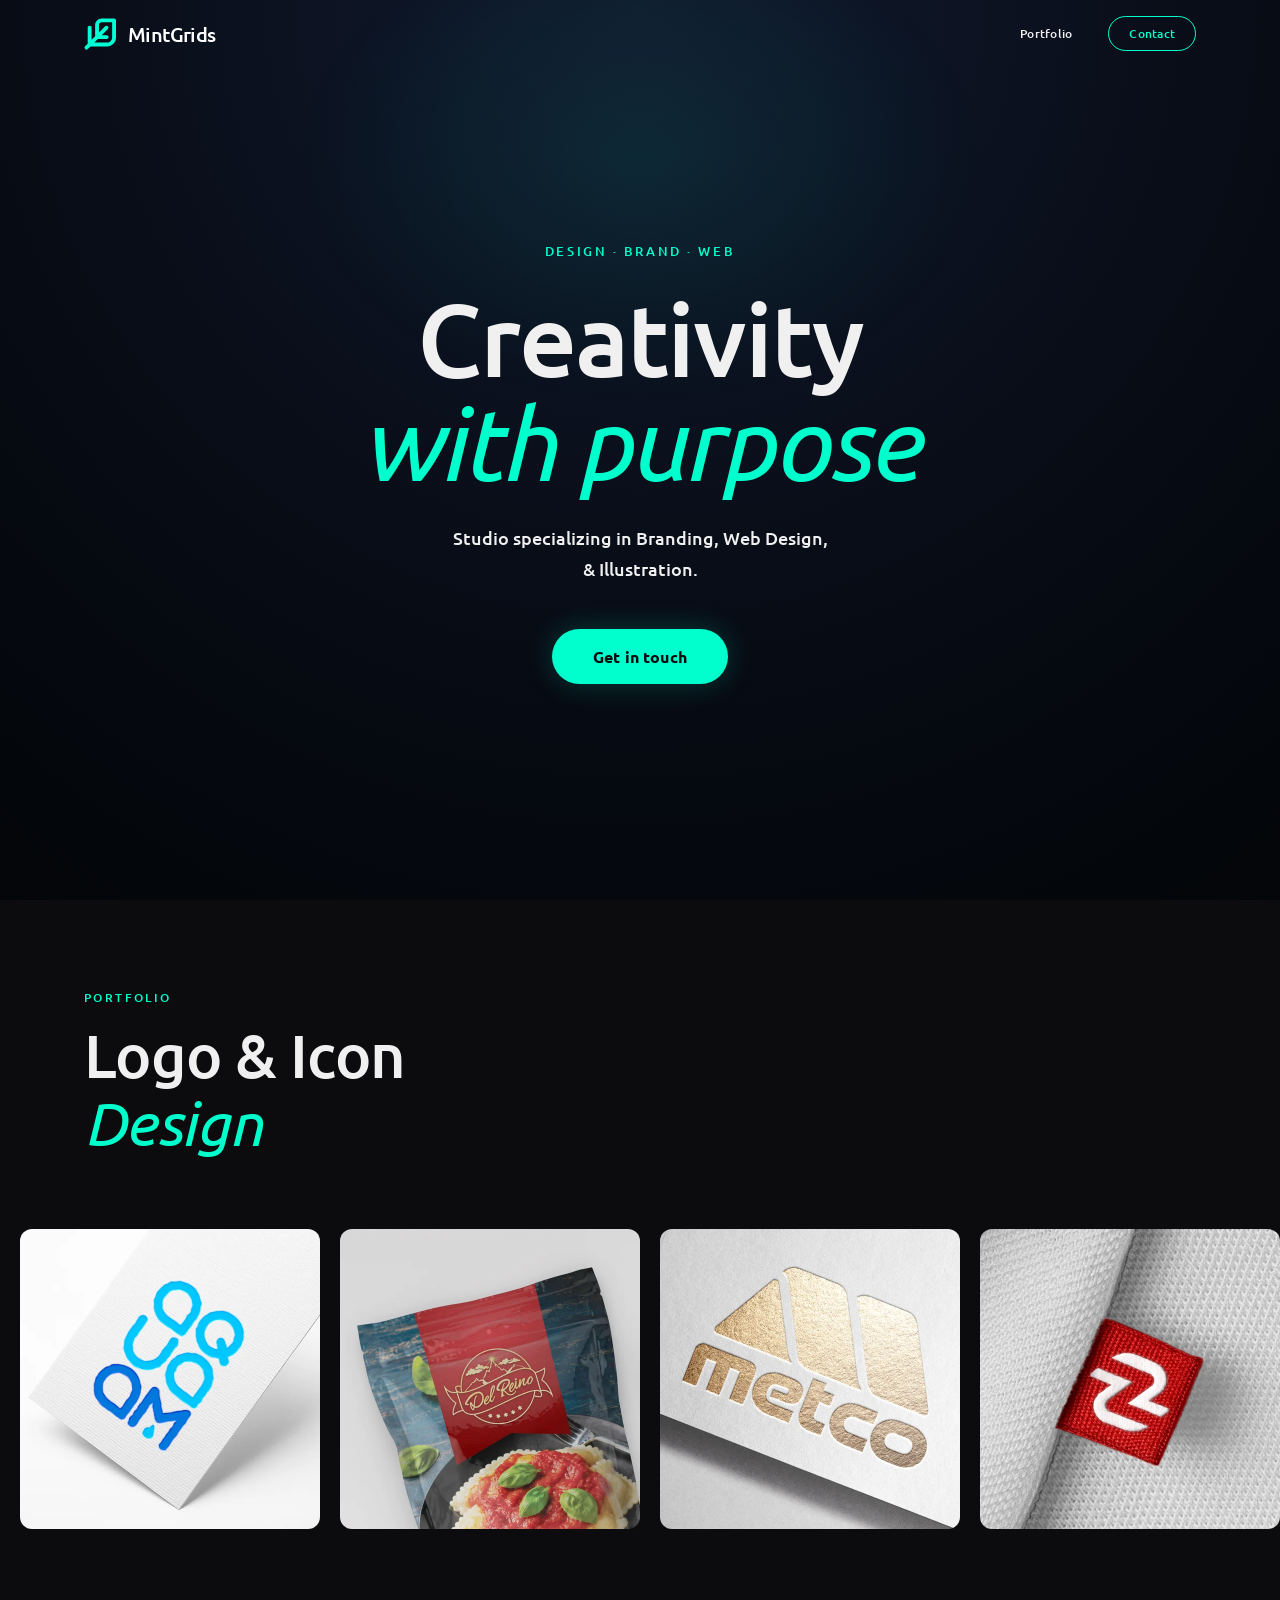
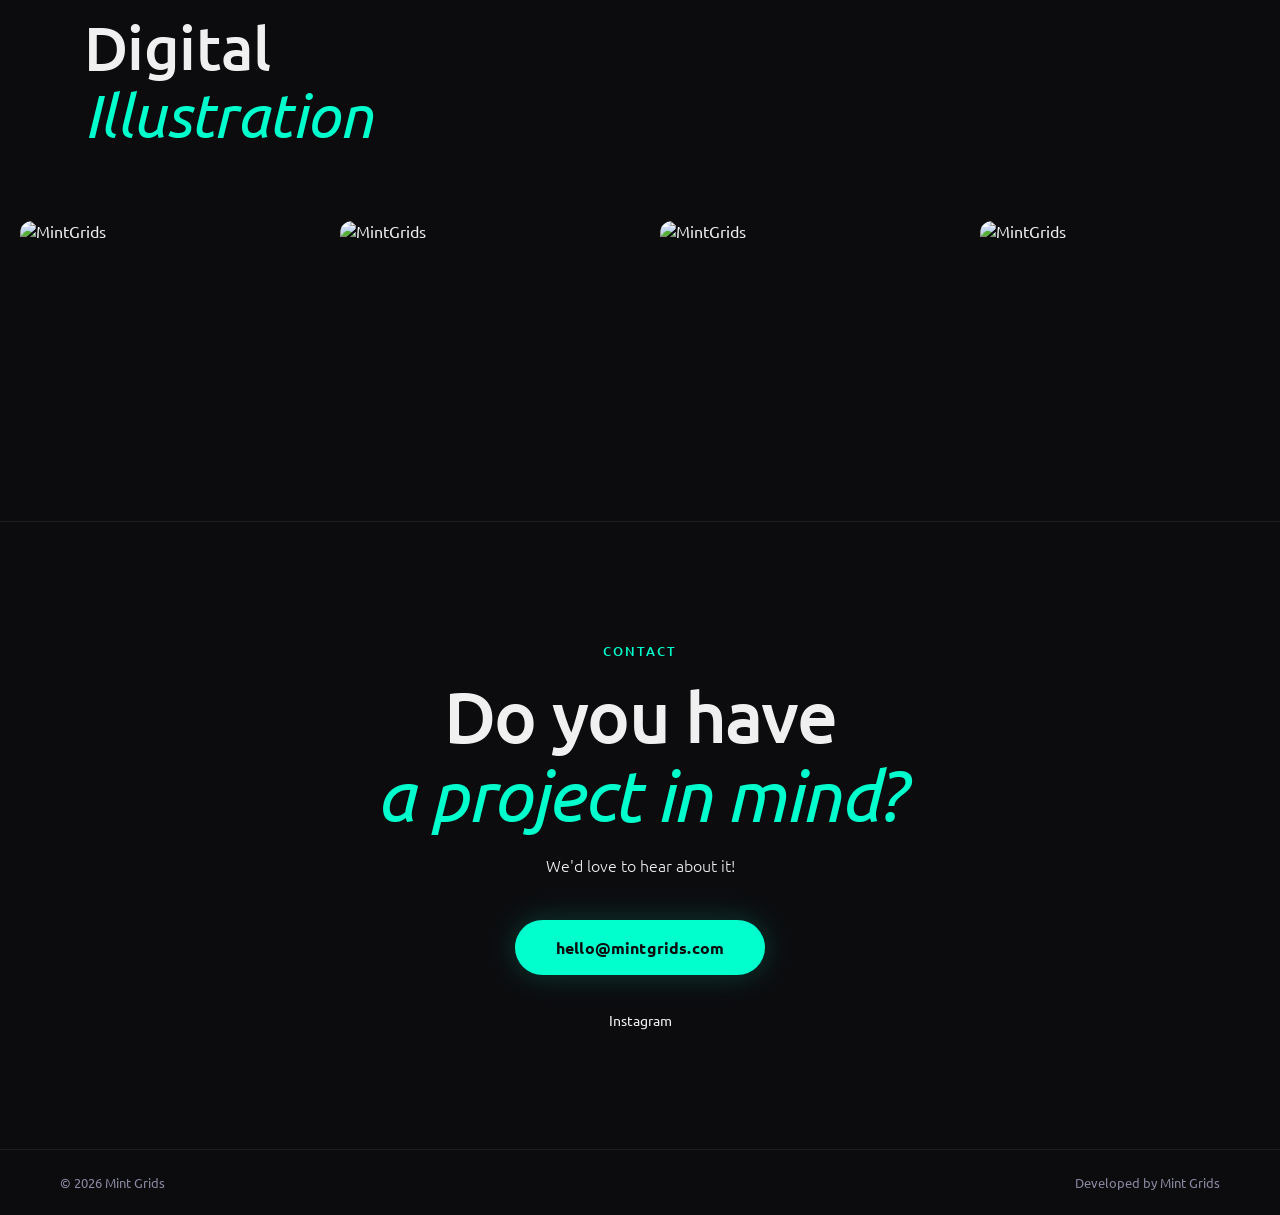
==== index.html @ 25652e06 "hero animation" ====
<!DOCTYPE html>
<html lang="en">
<head>
  <meta charset="UTF-8">
  <meta name="viewport" content="width=device-width, initial-scale=1.0">
  <title>MintGrids — Brand & Web Design Studio</title>
  <meta name="description" content="MintGrids is a creative studio specializing in branding, web design & illustration.">
  <meta name="robots" content="index, follow">
  <link rel="canonical" href="https://mintgrids.com">
  <meta property="og:title" content="MintGrids — Brand & Web Design Studio">
  <meta property="og:description" content="Creative studio specializing in branding, web design & illustration.">
  <meta property="og:url" content="https://mintgrids.com">
  <meta property="og:type" content="website">
  <meta property="og:image" content="https://mintgrids.com/images/og-image.jpg">
  <meta name="twitter:card" content="summary_large_image">
  <meta name="twitter:title" content="MintGrids — Branding & Web Design Studio">
  <meta name="twitter:description" content="Creative studio specializing in branding, web design & illustration.">
  <link rel="preconnect" href="https://fonts.googleapis.com">
  <link rel="preconnect" href="https://fonts.gstatic.com" crossorigin>
  <link href="https://fonts.googleapis.com/css2?family=Ubuntu:ital,wght@0,300;0,400;0,500;0,700;1,300;1,400;1,500;1,700&display=swap" rel="stylesheet">
  <link rel="stylesheet" href="styles.css">
</head>
<body>

  <!-- NAV -->
  <header class="nav" id="nav">
    <div class="nav__inner">
      <a href="#" class="brand">
        <svg xmlns="http://www.w3.org/2000/svg" viewBox="0 0 207 207" class="brand__icon">
          <path d="M194.5 3h-79.6C91.2 3 72 22.2 72 45.9v72.4l-23 23V62.5C49 55.6 43.4 50 36.5 50S24 55.6 24 62.5v103.8L7.2 183.2c-4.9 4.9-4.9 12.8 0 17.7 2.4 2.4 5.6 3.7 8.8 3.7s6.4-1.2 8.8-3.7L41.7 184h107.8c31.7 0 57.5-25.8 57.5-57.5v-111C207 8.6 201.4 3 194.5 3M182 126.5c0 17.9-14.6 32.5-32.5 32.5H66.7l23-23h57c6.9 0 12.5-5.6 12.5-12.5s-5.6-12.5-12.5-12.5h-32l39.7-39.7c4.9-4.9 4.9-12.8 0-17.7s-12.8-4.9-17.7 0L97 93.3V45.9C97 36 105 28 114.9 28H182z" fill="currentColor"/>
        </svg>
        
        <span class="brand__text">MintGrids</span>
      </a>
      <nav class="nav__links" id="nav-links" aria-label="Main navigation">
        <a href="#portfolio">Portfolio</a>
        <a href="#contacto" class="nav__cta">Contact</a>
      </nav>
      <button class="nav__burger" id="burger" aria-label="Open menu" aria-expanded="false" aria-controls="nav-links">
        <span></span><span></span><span></span>
      </button>
    </div>
  </header>

  <main>

    <!-- HERO -->
    <section class="hero" id="hero">
      <div class="hero__bg" aria-hidden="true">
        <!-- Logo background animation -->
        <div class="hero__logos" aria-hidden="true">
          <div class="hlogo"><svg viewBox="0 0 207 207"><path d="M194.5 3h-79.6C91.2 3 72 22.2 72 45.9v72.4l-23 23V62.5C49 55.6 43.4 50 36.5 50S24 55.6 24 62.5v103.8L7.2 183.2c-4.9 4.9-4.9 12.8 0 17.7 2.4 2.4 5.6 3.7 8.8 3.7s6.4-1.2 8.8-3.7L41.7 184h107.8c31.7 0 57.5-25.8 57.5-57.5v-111C207 8.6 201.4 3 194.5 3M182 126.5c0 17.9-14.6 32.5-32.5 32.5H66.7l23-23h57c6.9 0 12.5-5.6 12.5-12.5s-5.6-12.5-12.5-12.5h-32l39.7-39.7c4.9-4.9 4.9-12.8 0-17.7s-12.8-4.9-17.7 0L97 93.3V45.9C97 36 105 28 114.9 28H182z"/></svg></div>
          <div class="hlogo"><svg viewBox="0 0 207 207"><path d="M194.5 3h-79.6C91.2 3 72 22.2 72 45.9v72.4l-23 23V62.5C49 55.6 43.4 50 36.5 50S24 55.6 24 62.5v103.8L7.2 183.2c-4.9 4.9-4.9 12.8 0 17.7 2.4 2.4 5.6 3.7 8.8 3.7s6.4-1.2 8.8-3.7L41.7 184h107.8c31.7 0 57.5-25.8 57.5-57.5v-111C207 8.6 201.4 3 194.5 3M182 126.5c0 17.9-14.6 32.5-32.5 32.5H66.7l23-23h57c6.9 0 12.5-5.6 12.5-12.5s-5.6-12.5-12.5-12.5h-32l39.7-39.7c4.9-4.9 4.9-12.8 0-17.7s-12.8-4.9-17.7 0L97 93.3V45.9C97 36 105 28 114.9 28H182z"/></svg></div>
          <div class="hlogo"><svg viewBox="0 0 207 207"><path d="M194.5 3h-79.6C91.2 3 72 22.2 72 45.9v72.4l-23 23V62.5C49 55.6 43.4 50 36.5 50S24 55.6 24 62.5v103.8L7.2 183.2c-4.9 4.9-4.9 12.8 0 17.7 2.4 2.4 5.6 3.7 8.8 3.7s6.4-1.2 8.8-3.7L41.7 184h107.8c31.7 0 57.5-25.8 57.5-57.5v-111C207 8.6 201.4 3 194.5 3M182 126.5c0 17.9-14.6 32.5-32.5 32.5H66.7l23-23h57c6.9 0 12.5-5.6 12.5-12.5s-5.6-12.5-12.5-12.5h-32l39.7-39.7c4.9-4.9 4.9-12.8 0-17.7s-12.8-4.9-17.7 0L97 93.3V45.9C97 36 105 28 114.9 28H182z"/></svg></div>
          <div class="hlogo"><svg viewBox="0 0 207 207"><path d="M194.5 3h-79.6C91.2 3 72 22.2 72 45.9v72.4l-23 23V62.5C49 55.6 43.4 50 36.5 50S24 55.6 24 62.5v103.8L7.2 183.2c-4.9 4.9-4.9 12.8 0 17.7 2.4 2.4 5.6 3.7 8.8 3.7s6.4-1.2 8.8-3.7L41.7 184h107.8c31.7 0 57.5-25.8 57.5-57.5v-111C207 8.6 201.4 3 194.5 3M182 126.5c0 17.9-14.6 32.5-32.5 32.5H66.7l23-23h57c6.9 0 12.5-5.6 12.5-12.5s-5.6-12.5-12.5-12.5h-32l39.7-39.7c4.9-4.9 4.9-12.8 0-17.7s-12.8-4.9-17.7 0L97 93.3V45.9C97 36 105 28 114.9 28H182z"/></svg></div>
          <div class="hlogo"><svg viewBox="0 0 207 207"><path d="M194.5 3h-79.6C91.2 3 72 22.2 72 45.9v72.4l-23 23V62.5C49 55.6 43.4 50 36.5 50S24 55.6 24 62.5v103.8L7.2 183.2c-4.9 4.9-4.9 12.8 0 17.7 2.4 2.4 5.6 3.7 8.8 3.7s6.4-1.2 8.8-3.7L41.7 184h107.8c31.7 0 57.5-25.8 57.5-57.5v-111C207 8.6 201.4 3 194.5 3M182 126.5c0 17.9-14.6 32.5-32.5 32.5H66.7l23-23h57c6.9 0 12.5-5.6 12.5-12.5s-5.6-12.5-12.5-12.5h-32l39.7-39.7c4.9-4.9 4.9-12.8 0-17.7s-12.8-4.9-17.7 0L97 93.3V45.9C97 36 105 28 114.9 28H182z"/></svg></div>
          <div class="hlogo"><svg viewBox="0 0 207 207"><path d="M194.5 3h-79.6C91.2 3 72 22.2 72 45.9v72.4l-23 23V62.5C49 55.6 43.4 50 36.5 50S24 55.6 24 62.5v103.8L7.2 183.2c-4.9 4.9-4.9 12.8 0 17.7 2.4 2.4 5.6 3.7 8.8 3.7s6.4-1.2 8.8-3.7L41.7 184h107.8c31.7 0 57.5-25.8 57.5-57.5v-111C207 8.6 201.4 3 194.5 3M182 126.5c0 17.9-14.6 32.5-32.5 32.5H66.7l23-23h57c6.9 0 12.5-5.6 12.5-12.5s-5.6-12.5-12.5-12.5h-32l39.7-39.7c4.9-4.9 4.9-12.8 0-17.7s-12.8-4.9-17.7 0L97 93.3V45.9C97 36 105 28 114.9 28H182z"/></svg></div>
          <div class="hlogo"><svg viewBox="0 0 207 207"><path d="M194.5 3h-79.6C91.2 3 72 22.2 72 45.9v72.4l-23 23V62.5C49 55.6 43.4 50 36.5 50S24 55.6 24 62.5v103.8L7.2 183.2c-4.9 4.9-4.9 12.8 0 17.7 2.4 2.4 5.6 3.7 8.8 3.7s6.4-1.2 8.8-3.7L41.7 184h107.8c31.7 0 57.5-25.8 57.5-57.5v-111C207 8.6 201.4 3 194.5 3M182 126.5c0 17.9-14.6 32.5-32.5 32.5H66.7l23-23h57c6.9 0 12.5-5.6 12.5-12.5s-5.6-12.5-12.5-12.5h-32l39.7-39.7c4.9-4.9 4.9-12.8 0-17.7s-12.8-4.9-17.7 0L97 93.3V45.9C97 36 105 28 114.9 28H182z"/></svg></div>
          <div class="hlogo"><svg viewBox="0 0 207 207"><path d="M194.5 3h-79.6C91.2 3 72 22.2 72 45.9v72.4l-23 23V62.5C49 55.6 43.4 50 36.5 50S24 55.6 24 62.5v103.8L7.2 183.2c-4.9 4.9-4.9 12.8 0 17.7 2.4 2.4 5.6 3.7 8.8 3.7s6.4-1.2 8.8-3.7L41.7 184h107.8c31.7 0 57.5-25.8 57.5-57.5v-111C207 8.6 201.4 3 194.5 3M182 126.5c0 17.9-14.6 32.5-32.5 32.5H66.7l23-23h57c6.9 0 12.5-5.6 12.5-12.5s-5.6-12.5-12.5-12.5h-32l39.7-39.7c4.9-4.9 4.9-12.8 0-17.7s-12.8-4.9-17.7 0L97 93.3V45.9C97 36 105 28 114.9 28H182z"/></svg></div>
        </div>
        <div class="hero__glow"></div>
      </div>
      <div class="hero__content">
        <p class="hero__eyebrow reveal">Design · Brand · Web</p>
        <h1 class="hero__title reveal reveal--delay-1">
          Creativity<br>
          <em>with purpose</em>
        </h1>
        <p class="hero__sub reveal reveal--delay-2">
          Studio specializing in Branding, Web Design,<br class="br-desk">
          & Illustration.
        </p>
        <div class="hero__actions reveal reveal--delay-3">
          <a href="#contacto" class="btn btn--primary btn--large">Get in touch</a>
        </div>
      </div>
    </section>

  <!-- ═══════════════════════════════════════════
     MINT GRIDS — Portfolio Section (simple)
     ═══════════════════════════════════════════ -->

<section class="pf-section" id="portfolio">
  <div class="container">
  <span class="pf-section__tag">Portfolio</span>
  <h2 class="pf-section__title">Logo & Icon<br><em>Design</em></h2>
</div>

  <div class="carrusel-contenedor">
    <div class="carrusel-elementos">

      <img class="lazy-image" 
        src="data:image/svg+xml,%3Csvg xmlns='http://www.w3.org/2000/svg' viewBox='0 0 16 10'%3E%3C/svg%3E" 
        data-src="images/portfolio/aquaam-thumb.webp" 
        alt="AQUAAM"
        data-title="AQUAAM"
        data-desc="Complete brand identity for a premium startup..."
        data-cover="images/portfolio/aquaam-cover.webp"
        data-sm1="images/portfolio/aquaam-01.webp"
        data-sm2="images/portfolio/aquaam-02.webp"
        data-sm3="images/portfolio/aquaam-03.webp"
        data-sq1="images/portfolio/aquaam-04.webp"
        data-sq2="images/portfolio/aquaam-05.webp">

      <img class="lazy-image" 
        src="data:image/svg+xml,%3Csvg xmlns='http://www.w3.org/2000/svg' viewBox='0 0 16 10'%3E%3C/svg%3E" 
        data-src="images/portfolio/del-reino-thumb.webp"
        alt="Del Reino"
        data-title="Del Reino"
        data-desc="Complete brand identity for a premium startup. Logo system, color palette, typography, and brand guidelines."
        data-cover="images/portfolio/del-reino-cover.webp"
        data-sm1="images/portfolio/del-reino-01.webp"
        data-sm2="images/portfolio/del-reino-02.webp"
        data-sm3="images/portfolio/del-reino-03.webp">
        
      <img class="lazy-image" 
        src="data:image/svg+xml,%3Csvg xmlns='http://www.w3.org/2000/svg' viewBox='0 0 16 10'%3E%3C/svg%3E" 
        data-src="images/portfolio/metco-thumb.webp"
        alt="Metco"
        data-title="Metco"
        data-desc="Complete brand identity for a premium startup. Logo system, color palette, typography, and brand guidelines."
        data-cover="images/portfolio/metco-cover.webp"
        data-sq1="images/portfolio/metco-01.webp"
        data-sq2="images/portfolio/metco-02.webp">
        
        <img class="lazy-image" 
        src="data:image/svg+xml,%3Csvg xmlns='http://www.w3.org/2000/svg' viewBox='0 0 16 10'%3E%3C/svg%3E" 
        data-src="images/portfolio/zeta-thumb.webp"
        alt="Z"
        data-title="Z"
        data-desc="Complete brand identity for a premium startup. Logo system, color palette, typography, and brand guidelines."
        data-cover="images/portfolio/zeta-cover.webp"
        data-sm1="images/portfolio/zeta-01.webp"
        data-sm2="images/portfolio/zeta-02.webp"
        data-sm3="images/portfolio/zeta-03.webp"
        data-sq1="images/portfolio/zeta-04.webp"
        data-sq2="images/portfolio/zeta-05.webp">

      <img class="lazy-image" 
        src="data:image/svg+xml,%3Csvg xmlns='http://www.w3.org/2000/svg' viewBox='0 0 16 10'%3E%3C/svg%3E" 
        data-src="images/portfolio/hawk-media-thumb.webp"
        alt="Hawk Media"
        data-title="Hawk Media"
        data-desc="Complete brand identity for a premium startup. Logo system, color palette, typography, and brand guidelines."
        data-cover="images/portfolio/hawk-media-cover.webp"
        data-sm1="images/portfolio/hawk-media-01.webp"
        data-sm2="images/portfolio/hawk-media-02.webp"
        data-sm3="images/portfolio/hawk-media-03.webp"
        data-sq1="images/portfolio/hawk-media-04.webp"
        data-sq2="images/portfolio/hawk-media-05.webp">

      <img class="lazy-image" 
        src="data:image/svg+xml,%3Csvg xmlns='http://www.w3.org/2000/svg' viewBox='0 0 16 10'%3E%3C/svg%3E" 
        data-src="images/portfolio/andino-y-andino-thumb.webp"
        alt="Andino y Andino"
        data-title="Andino y Andino"
        data-desc="Complete brand identity for a premium startup. Logo system, color palette, typography, and brand guidelines."
        data-cover="images/portfolio/andino-y-andino-cover.webp"
        data-sm1="images/portfolio/andino-y-andino-01.webp"
        data-sm2="images/portfolio/andino-y-andino-02.webp"
        data-sm3="images/portfolio/andino-y-andino-03.webp"
        data-sq1="images/portfolio/andino-y-andino-04.webp"
        data-sq2="images/portfolio/andino-y-andino-05.webp">
    </div>
  </div>
</section>

<section class="pf-section" id="portfolio">
  <div class="container">
  <h2 class="pf-section__title">Digital<br><em>Illustration</em></h2>
</div>

  <div class="carrusel-contenedor">
    <div class="carrusel-elementos">

      <img class="lazy-image" 
        src="data:image/svg+xml,%3Csvg xmlns='http://www.w3.org/2000/svg' viewBox='0 0 16 10'%3E%3C/svg%3E" 
        data-src="images/portfolio/mintgrids-thumb.webp"
        alt="MintGrids"
        data-title="MintGrids"
        data-desc="Complete brand identity for a premium startup. Logo system, color palette, typography, and brand guidelines."
        data-cover="images/portfolio/mintgrids-cover.webp"
        data-sm1="images/portfolio/mintgrids-01.webp"
        data-sm2="images/portfolio/mintgrids-02.webp"
        data-sm3="images/portfolio/mintgrids-03.webp"
        data-sq1="images/portfolio/mintgrids-04.webp"
        data-sq2="images/portfolio/mintgrids-05.webp">

      <img class="lazy-image" 
        src="data:image/svg+xml,%3Csvg xmlns='http://www.w3.org/2000/svg' viewBox='0 0 16 10'%3E%3C/svg%3E" 
        data-src="images/portfolio/mintgrids-thumb.webp"
        alt="MintGrids"
        data-title="MintGrids"
        data-desc="Complete brand identity for a premium startup. Logo system, color palette, typography, and brand guidelines."
        data-cover="images/portfolio/mintgrids-cover.webp"
        data-sm1="images/portfolio/mintgrids-01.webp"
        data-sm2="images/portfolio/mintgrids-02.webp"
        data-sm3="images/portfolio/mintgrids-03.webp"
        data-sq1="images/portfolio/mintgrids-04.webp"
        data-sq2="images/portfolio/mintgrids-05.webp">

      <img class="lazy-image" 
        src="data:image/svg+xml,%3Csvg xmlns='http://www.w3.org/2000/svg' viewBox='0 0 16 10'%3E%3C/svg%3E" 
        data-src="images/portfolio/mintgrids-thumb.webp"
        alt="MintGrids"
        data-title="MintGrids"
        data-desc="Complete brand identity for a premium startup. Logo system, color palette, typography, and brand guidelines."
        data-cover="images/portfolio/mintgrids-cover.webp"
        data-sm1="images/portfolio/mintgrids-01.webp"
        data-sm2="images/portfolio/mintgrids-02.webp"
        data-sm3="images/portfolio/mintgrids-03.webp"
        data-sq1="images/portfolio/mintgrids-04.webp"
        data-sq2="images/portfolio/mintgrids-05.webp">

      <img class="lazy-image" 
        src="data:image/svg+xml,%3Csvg xmlns='http://www.w3.org/2000/svg' viewBox='0 0 16 10'%3E%3C/svg%3E" 
        data-src="images/portfolio/mintgrids-thumb.webp"
        alt="MintGrids"
        data-title="MintGrids"
        data-desc="Complete brand identity for a premium startup. Logo system, color palette, typography, and brand guidelines."
        data-cover="images/portfolio/mintgrids-cover.webp"
        data-sm1="images/portfolio/mintgrids-01.webp"
        data-sm2="images/portfolio/mintgrids-02.webp"
        data-sm3="images/portfolio/mintgrids-03.webp"
        data-sq1="images/portfolio/mintgrids-04.webp"
        data-sq2="images/portfolio/mintgrids-05.webp">

      <img class="lazy-image" 
        src="data:image/svg+xml,%3Csvg xmlns='http://www.w3.org/2000/svg' viewBox='0 0 16 10'%3E%3C/svg%3E" 
        data-src="images/portfolio/mintgrids-thumb.webp"
        alt="MintGrids"
        data-title="MintGrids"
        data-desc="Complete brand identity for a premium startup. Logo system, color palette, typography, and brand guidelines."
        data-cover="images/portfolio/mintgrids-cover.webp"
        data-sm1="images/portfolio/mintgrids-01.webp"
        data-sm2="images/portfolio/mintgrids-02.webp"
        data-sm3="images/portfolio/mintgrids-03.webp"
        data-sq1="images/portfolio/mintgrids-04.webp"
        data-sq2="images/portfolio/mintgrids-05.webp">

      <img class="lazy-image" 
        src="data:image/svg+xml,%3Csvg xmlns='http://www.w3.org/2000/svg' viewBox='0 0 16 10'%3E%3C/svg%3E" 
        data-src="images/portfolio/mintgrids-thumb.webp"
        alt="MintGrids"
        data-title="MintGrids"
        data-desc="Complete brand identity for a premium startup. Logo system, color palette, typography, and brand guidelines."
        data-cover="images/portfolio/mintgrids-cover.webp"
        data-sm1="images/portfolio/mintgrids-01.webp"
        data-sm2="images/portfolio/mintgrids-02.webp"
        data-sm3="images/portfolio/mintgrids-03.webp"
        data-sq1="images/portfolio/mintgrids-04.webp"
        data-sq2="images/portfolio/mintgrids-05.webp">

    </div>
  </div>
</section>


<!-- MODAL — paste this before </main> -->
<dialog class="pf-modal" id="pf-modal" aria-modal="true" aria-label="Project details">
  <button class="pf-modal__close" id="pf-modal-close" aria-label="Close">
    <svg viewBox="0 0 24 24" fill="none" stroke="currentColor" stroke-width="2" stroke-linecap="round">
      <line x1="18" y1="6" x2="6" y2="18"/><line x1="6" y1="6" x2="18" y2="18"/>
    </svg>
  </button>
  <div class="pf-modal__inner">
    <div class="pf-modal__cover-wrap">
      <img class="pf-modal__cover" id="pf-modal-cover" src="" alt="">
    </div>
    <div class="pf-modal__meta">
      <div><h3 class="pf-modal__title" id="pf-modal-title"></h3></div>
      <div><p class="pf-modal__desc" id="pf-modal-desc"></p></div>
    </div>
    <div class="pf-modal__trio">
      <div class="pf-modal__sq-wrap"><img class="pf-modal__sq" id="pf-modal-sm1" src="" alt=""></div>
      <div class="pf-modal__sq-wrap"><img class="pf-modal__sq" id="pf-modal-sm2" src="" alt=""></div>
      <div class="pf-modal__sq-wrap"><img class="pf-modal__sq" id="pf-modal-sm3" src="" alt=""></div>
    </div>
    <div class="pf-modal__pair">
      <div class="pf-modal__sq-wrap"><img class="pf-modal__sq" id="pf-modal-sq1" src="" alt=""></div>
      <div class="pf-modal__sq-wrap"><img class="pf-modal__sq" id="pf-modal-sq2" src="" alt=""></div>
    </div>
  </div>
</dialog>

    <!-- CONTACTO -->
    <section class="contacto" id="contacto">
      <div class="contacto__inner scroll-reveal">
        <p class="section-tag">Contact</p>
        <h2 class="contacto__title">Do you have<br><em>a project in mind?</em></h2>
        <p class="contacto__sub">We'd love to hear about it!</p>
        <a href="mailto:hello@mintgrids.com" class="btn btn--primary btn--large">hello@mintgrids.com</a>
        <div class="contacto__social">
          <a href="https://instagram.com/mintgrids" target="_blank" rel="noopener noreferrer" aria-label="Instagram">Instagram</a>
        </div>
      </div>
    </section>

  </main>

  <footer class="footer">
    <div class="footer__inner">
      <span>© 2026 Mint Grids</span>
      <span>Developed by Mint Grids</span>
    </div>
  </footer>

  <script src="script.js"></script>
</body>
</html>
---- styles.css ----
/* =============================================
   MINT GRIDS — styles.css v3
   Premium dark · DM Serif Display + DM Sans
   ============================================= */

/* --- TOKENS --- */
:root {
  --bg:        #0c0c0f;
  --bg-2:      #111116;
  --bg-3:      #18181f;
  --surface:   #02d5ab;
  --border:    rgba(255,255,255,0.07);
  --border-2:  rgb(255, 255, 255);
  --accent:    #00ffcc;
  --accent-2:  #02d5ab;
  --text:      #f0f0f0;
  --text-2:    #8888a0;
  --text-3:    #555568;
  --text-4:    #0d0d44;
  --serif:     'Ubuntu', sans-serif;
  --sans:      'Ubuntu', sans-serif;
  --radius:    12px;
  --radius-lg: 20px;
  --nav-h:     68px;
  --ease:      cubic-bezier(0.4, 0, 0.2, 1);
  --ease-out:  cubic-bezier(0, 0, 0.2, 1);
}

/* --- RESET --- */
*, *::before, *::after { box-sizing: border-box; margin: 0; padding: 0; }
html {
  scroll-behavior: smooth;
  background-color: #0c0c0f; /* Color base de respaldo */
  min-height: 100vh;
}

/* El lienzo del gradiente se queda estático detrás de toda la web */
html::before {
  content: '';
  position: fixed;
  inset: 0;
  z-index: -2; /* Se ubica al fondo de absolutamente todo */
  background: radial-gradient(circle at top, #111a2e 0%, #070b14 60%, #030508 100%);
  pointer-events: none;
}

body {
  font-family: var(--sans);
  color: var(--text);
  background: transparent !important; /* Forzamos transparencia para revelar el html::before */
  min-height: 100vh;
  -webkit-font-smoothing: antialiased;
  position: relative;
  z-index: 1;
}
img { max-width: 100%; display: block; }
a { color: inherit; text-decoration: none; }

/* --- LAYOUT --- */
.container {
  width: 100%;
  max-width: 1160px;
  margin: 0 auto;
  padding: 0 24px;
}

/* --- TIPOGRAFÍA BASE --- */
em { font-style: italic; color: var(--accent); }

/* =============================================
   NAV
   ============================================= */

.nav {
  position: fixed;
  top: 0; left: 0;
  width: 100%;
  height: var(--nav-h);
  z-index: 100;
  transition: background 0.4s var(--ease), border-color 0.4s var(--ease);
  border-bottom: 1px solid transparent;
}
.nav.scrolled {
  background: rgba(13, 13, 37, 0.6);
  backdrop-filter: blur(16px);
  -webkit-backdrop-filter: blur(16px);
  border-color: var(--border);
}
.nav__inner {
  max-width: 1160px;
  margin: 0 auto;
  padding: 0 24px;
  height: 100%;
  display: flex;
  align-items: center;
  justify-content: space-between;
}
.brand {
  display: flex;
  align-items: center;
  gap: 12px; /* Espacio perfecto entre ícono y texto */
  text-decoration: none;
  color: #fff;
}

.brand__icon {
  width: 32px;  /* Controlas el tamaño del ícono de forma exacta */
  height: 32px;
  color: #00ffd4; /* Si usas fill="currentColor" en el SVG, puedes pintarlo desde CSS */
  flex-shrink: 0;
}

.brand__text {
  font-family: var(--sans); /* Usa Ubuntu automáticamente */
  font-size: 1.25rem;
  font-weight: 500;        /* Peso Medium para que se vea sofisticado */
  letter-spacing: -0.03em; /* Un ajuste sutil tech para fuentes geométricas */
  color: #fff;
  line-height: 1;
}

/* Opcional: Si en móviles la pantalla es críticamente pequeña, puedes ocultar el texto y dejar solo el ícono */
@media (max-width: 300px) {
  .brand__text {
    display: none;
  }
}

.nav__links {
  display: flex;
  align-items: center;
  gap: 36px;
  list-style: none;
}
.nav__links a {
  font-size: 0.75rem;
  font-weight: 500;
  color: var(--text);
  letter-spacing: 0.02em;
  transition: color 0.2s;
}
.nav__links a:hover { color: var(--accent); }
.nav__cta {
  padding: 8px 20px;
  border: 1px solid var(--accent);
  border-radius: 100px;
  color: var(--accent) !important;
  font-weight: 500 !important;
  transition: background 0.2s, border-color 0.2s !important;
}
.nav__cta:hover {
  background: var(--surface);
  border-color: var(--border-2);
  color: var(--text-4) !important;
}
.nav__burger {
  display: none;
  flex-direction: column;
  justify-content: space-between;
  width: 28px; height: 18px;
  background: none; border: none; cursor: pointer;
  padding: 0;
}
.nav__burger span {
  display: block;
  width: 100%; height: 1.5px;
  background: var(--text);
  border-radius: 2px;
  transition: transform 0.3s var(--ease), opacity 0.3s;
}
.nav__burger.open span:nth-child(1) { transform: translateY(8.25px) rotate(45deg); }
.nav__burger.open span:nth-child(2) { opacity: 0; }
.nav__burger.open span:nth-child(3) { transform: translateY(-8.25px) rotate(-45deg); }

/* =============================================
   HERO
   ============================================= */

.hero {
  position: relative;
  min-height: 100svh;
  display: flex;
  align-items: center;
  justify-content: center;
  padding: var(--nav-h) 24px 80px;
  overflow: hidden; /* Mantiene sus animaciones internas controladas */
  background: transparent !important;
}

/* El contenedor antiguo del fondo ahora es transparente */
.hero__bg {
  position: absolute;
  inset: 0;
  z-index: -1;
  background: transparent !important;
  pointer-events: none;
}

.hero__glow {
  position: absolute;
  top: -10%;
  left: 50%;
  transform: translateX(-50%);
  width: 700px; height: 500px;
  background: radial-gradient(ellipse, rgba(0,255,204,0.08) 0%, transparent 70%);
  pointer-events: none;
}
.hero__content {
  position: relative;
  z-index: 1;
  text-align: center;
  max-width: 800px;
}
.hero__eyebrow {
  font-size: 0.8rem;
  font-weight: 500;
  letter-spacing: 0.2em;
  text-transform: uppercase;
  color: var(--accent);
  margin-top: 38px;
  margin-bottom: 28px;
}
.hero__title {
  font-family: var(--serif);
  font-size: clamp(2.7rem, 8vw, 6.5rem);
  line-height: 1.0;
  font-weight: 500;
  color: var(--text);
  margin-bottom: 28px;
  letter-spacing: -0.02em;
}
.hero__sub {
  font-size: clamp(1rem, 1.8vw, 1.15rem);
  color: var(--text);
  line-height: 1.7;
  font-weight: 500;
  margin-bottom: 44px;
}
.hero__actions {
  display: flex;
  gap: 16px;
  justify-content: center;
  flex-wrap: wrap;
}
.hero__scroll-hint {
  position: absolute;
  bottom: 36px;
  left: 50%;
  transform: translateX(-50%);
  display: flex;
  flex-direction: column;
  align-items: center;
  gap: 10px;
  z-index: 1;
}
.hero__scroll-hint span {
  font-size: 0.7rem;
  letter-spacing: 0.2em;
  text-transform: uppercase;
  color: var(--text-3);
}
.hero__scroll-line {
  width: 1px;
  height: 50px;
  background: linear-gradient(to bottom, var(--text-3), transparent);
  animation: scroll-pulse 2s ease-in-out infinite;
}
@keyframes scroll-pulse {
  0%, 100% { opacity: 0.4; transform: scaleY(0.7); }
  50%       { opacity: 1;   transform: scaleY(1); }
}

/* =============================================
   BOTONES
   ============================================= */

.btn {
  display: inline-flex;
  align-items: center;
  gap: 8px;
  padding: 12px 28px;
  border-radius: 100px;
  font-family: var(--sans);
  font-size: 0.9rem;
  font-weight: 500;
  letter-spacing: 0.01em;
  cursor: pointer;
  transition: transform 0.2s var(--ease), background 0.2s, border-color 0.2s, color 0.2s, box-shadow 0.2s;
  border: 1px solid transparent;
  text-decoration: none;
}

.btn:hover { transform: translateY(-1px); }
.btn:active { transform: translateY(0) scale(0.98); }
.btn--primary {
  background: var(--accent);
  color: #0c0c0f;
  font-weight: 600;
  box-shadow: 0 0 30px rgba(0,255,204,0.2);
}

.btn--primary:hover {
  background: #1fffd4;
  box-shadow: 0 0 40px rgba(0,255,204,0.35);
}

.btn--ghost {
  border-color: var(--border-2);
  color: var(--text);
  background: transparent;
}

.btn--ghost:hover {
  border-color: var(--text-4);
  background: var(--surface); 
}

.btn--outline {
  border-color: var(--border-2);
  color: var(--text-4);
  background: transparent;
}

.btn--outline:hover {
  border-color: var(--border-2);
  color: var(--accent);
}

.btn--large {
  padding: 16px 40px;
  font-size: 1rem;
}

/* =================================
   Hero logo background animation 
===================================*/

.hero__logos {
  position: absolute;
  inset: 0;
  z-index: 0;
  pointer-events: none;
}
.hlogo {
  position: absolute;
  transform-origin: center center;
  animation: hlogoFloat 14s ease-in infinite both;
}
.hlogo svg {
  width: 100%;
  height: 100%;
  overflow: visible;
}
.hlogo path {
  fill: none;
  stroke: #00ffcc;
  stroke-linecap: round;
  stroke-linejoin: round;
  stroke-dasharray: 1800;
  stroke-dashoffset: 1800;
  animation: hlogoDraw 14s ease-in infinite both;
}

.hlogo:nth-child(1) { left:8%;  top:70%; width:28px; height:28px; animation-delay:0s;    }
.hlogo:nth-child(2) { left:22%; top:15%; width:20px; height:20px; animation-delay:2.5s;  }
.hlogo:nth-child(3) { left:55%; top:75%; width:36px; height:36px; animation-delay:5s;    }
.hlogo:nth-child(4) { left:78%; top:20%; width:22px; height:22px; animation-delay:1s;    }
.hlogo:nth-child(5) { left:88%; top:60%; width:30px; height:30px; animation-delay:7s;    }
.hlogo:nth-child(6) { left:40%; top:8%;  width:18px; height:18px; animation-delay:3.5s;  }
.hlogo:nth-child(7) { left:65%; top:85%; width:40px; height:40px; animation-delay:9s;    }
.hlogo:nth-child(8) { left:5%;  top:30%; width:24px; height:24px; animation-delay:6s;    }

.hlogo:nth-child(2n) path { stroke: rgba(0,255,204,0.5); }
.hlogo:nth-child(3n) path { stroke: rgba(0,255,204,0.3); }

@keyframes hlogoFloat {
  0%   { transform: scale(0) rotate(0deg);    opacity: 0;    }
  8%   { opacity: 1;                                          }
  85%  { transform: scale(18) rotate(900deg); opacity: 0.04; }
  100% { transform: scale(22) rotate(960deg); opacity: 0;    }
}

@keyframes hlogoDraw {
  0%   { stroke-dashoffset: 1800; stroke-width: 2;   filter: brightness(1);   }
  12%  { stroke-dashoffset: 0;    stroke-width: 2.5; filter: brightness(2);   }
  40%  { stroke-dashoffset: 0;    stroke-width: 1.5; filter: brightness(1.5); }
  100% { stroke-dashoffset: 0;    stroke-width: 1;   filter: brightness(0.5); }
}

/* =============================================
   MARQUEE
   ============================================= */

.marquee-section {
  padding: 40px 0;
  border-top: 1px solid var(--border);
  border-bottom: 1px solid var(--border);
  overflow: hidden;
  mask-image: linear-gradient(to right, transparent, black 15%, black 85%, transparent);
  -webkit-mask-image: linear-gradient(to right, transparent, black 15%, black 85%, transparent);
}
.marquee-track {
  display: flex;
  width: max-content;
  animation: marquee 30s linear infinite;
}
.marquee-track:hover { animation-play-state: paused; }
.marquee-slide {
  display: flex;
  align-items: center;
  gap: 60px;
  padding-right: 60px;
}
.marquee-slide img {
  height: 28px;
  width: auto;
  opacity: 0.35;
  filter: brightness(0) invert(1);
  transition: opacity 0.3s;
  flex-shrink: 0;
}
.marquee-slide img:hover { opacity: 0.7; }
@keyframes marquee {
  from { transform: translateX(0); }
  to   { transform: translateX(-50%); }
}

/* =============================================
    PORTAFOLIO v.3 Simple
    ============================================ */

.pf-section__tag {
  display: inline-block;
  font-size: 0.75rem;
  font-weight: 600;
  letter-spacing: 0.18em;
  text-transform: uppercase;
  color: var(--accent);
  margin-bottom: 14px;
}

.pf-section__title {
  font-family: var(--serif);
  font-size: clamp(2.2rem, 5vw, 3.8rem);
  font-weight: 500;
  line-height: 1.1;
  letter-spacing: -0.01em;
  color: var(--text);
  margin-bottom: 40px;
}

.pf-section__title em {
  font-style: italic;
  color: var(--accent);
}

.pf-section {
  padding: 0;
  background: transparent !important; 
  position: relative;
  z-index: 2;
}

.pf-section .container {
  padding: 85px 24px 32px;
}

.pf-section__title {
  font-family: var(--serif);
  font-size: clamp(2.2rem, 5vw, 3.8rem);
  font-weight: 500;
  line-height: 1.1;
  letter-spacing: -0.01em;
  color: var(--text);
  margin-bottom: 40px;
}
.pf-section__tag {
  display: inline-block;
  font-size: 0.75rem;
  font-weight: 500;
  letter-spacing: 0.2em;
  text-transform: uppercase;
  color: var(--accent);
  margin-bottom: 16px;
}

/* ─── YOUR CARRUSEL (unchanged) ─── */
.carrusel-contenedor {
  width: 100%;
  overflow-x: auto;
  -webkit-overflow-scrolling: touch;
  scrollbar-width: none;
  scroll-behavior: smooth;
}
.carrusel-contenedor::-webkit-scrollbar {
  display: none;
}
.carrusel-elementos {
  display: flex;
  gap: 20px;
  padding: 0 20px;
}
.carrusel-elementos img {
  flex-shrink: 0;
  width: 300px;
  height: auto;
  aspect-ratio: 1 / 1;
  object-fit: cover;
  border-radius: 12px;
  transition: transform 0.3s ease, box-shadow 0.3s ease;
  cursor: pointer;
}
.carrusel-elementos img:hover {
  transform: scale(1.05);
  box-shadow: 0 12px 40px rgba(0, 0, 0, 0.3);
}

@media (max-width: 768px) {
  .carrusel-elementos img {
    width: 220px;
  }
  .carrusel-elementos {
    padding: 0 16px;
  }
}

/* ─── MODAL ─── */
.pf-modal {
  position: fixed;
  inset: 0;
  width: 100%;
  height: 100%;
  max-width: 100%;
  max-height: 100%;
  margin: 0;
  padding: 0;
  border: none;
  background: transparent;
  z-index: 200;
  opacity: 0;
  pointer-events: none;
  transition: opacity 0.3s ease;
}
.pf-modal[open] {
  opacity: 1;
  pointer-events: all;
  display: flex;
  align-items: flex-start;
  justify-content: center;
}
.pf-modal::backdrop {
  background: rgba(8, 8, 12, 0.88);
  backdrop-filter: blur(8px);
  -webkit-backdrop-filter: blur(8px);
}
.pf-modal__inner {
  position: relative;
  width: min(860px, calc(100vw - 32px));
  height: 100dvh;
  overflow-y: auto;
  /* ─── EL TRUCO DE LA TRANSPARENCIA PREMIUM ─── */
  background: rgba(22, 22, 30, 0.03); /* Bajamos la opacidad a 65% usando RGBA */
  backdrop-filter: blur(16px);        /* Difumina el fondo radial trasero */
  -webkit-backdrop-filter: blur(16px); /* Soporte obligatorio para Safari */
  border: 1px solid rgba(255, 255, 255, 0.08); /* Un borde sutil que define el límite del cristal */
  border-radius: 20px;
  padding: 32px;
  scrollbar-width: thin;
  scrollbar-color: rgba(255,255,255,0.1) transparent;
  transform: translateY(16px) scale(0.98);
  transition: transform 0.35s ease;
}
.pf-modal[open] .pf-modal__inner {
  transform: translateY(0) scale(1);
}

/* =============================================
   PERSONALIZACIÓN DEL SCROLL DEL MODAL
   ============================================= */

/* El ancho fino para Chrome, Edge y Safari */
.pf-modal__inner::-webkit-scrollbar {
  width: 8px; 
}

/* El fondo del carril */
.pf-modal__inner::-webkit-scrollbar-track {
  background: rgba(255, 255, 255, 0.03); 
  border-radius: 20px;
}

/* La barrita que se mueve */
.pf-modal__inner::-webkit-scrollbar-thumb {
  background: rgba(255, 255, 255, 0.1); 
  border-radius: 20px;
  border: 2px solid transparent; 
  background-clip: padding-box;  
  transition: background 0.2s ease;
}

/* El efecto interactivo con tu color de acento MintGrids */
.pf-modal__inner::-webkit-scrollbar-thumb:hover {
  background: var(--accent); /* Se enciende en #00ffd4 */
  border: 2px solid transparent;
  background-clip: padding-box;
}

/* El soporte secundario exclusivo para Firefox */
@supports (scrollbar-width: thin) {
  .pf-modal__inner {
    scrollbar-width: thin;
    scrollbar-color: rgba(255, 255, 255, 0.1) transparent;
  }
}
/* Close button */
.pf-modal__close {
  position: fixed;   /* Cambiado de absolute a fixed para romper el scroll */
  top: 30px;         /* Separación fija desde el borde superior de la pantalla */
  right: 30px;       /* Separación fija desde el borde derecho de la pantalla */
  z-index: 220;      /* Un número alto para asegurar que NUNCA quede detrás de una imagen */
  width: 40px; 
  height: 40px;
  border-radius: 50%;
  border: 1px solid rgba(255,255,255,0.15);
  background: rgba(22, 22, 30, 0.85);
  backdrop-filter: blur(8px); /* Le da un efecto glassmorphism premium al flotar */
  -webkit-backdrop-filter: blur(8px);
  color: rgba(255,255,255,0.7);
  cursor: pointer;
  display: flex; 
  align-items: center; 
  justify-content: center;
  transition: border-color 0.2s, color 0.2s, transform 0.2s;
}
.pf-modal__close svg { width: 16px; height: 16px; }
.pf-modal__close:hover {
  border-color: #00ffcc;
  color: #00ffcc;
  transform: scale(1.05); /* Sutil feedback visual al pasar el cursor */
}
.pf-modal__cover-wrap {
  width: 100%;
  aspect-ratio: 4 / 3;
  border-radius: 12px;
  overflow: hidden;
  background: #1c1c26;
  margin-bottom: 24px;
}
.pf-modal__cover {
  width: 100%; height: 100%;
  object-fit: cover;
  display: block;
  /* ─── OPTIMIZACIÓN DE CARGA Y RENDIMIENTO ─── */
  content-visibility: auto;
  contain-intrinsic-size: 4 / 3; /* Coincide con el aspect-ratio de su contenedor wrapper */
}
.pf-modal__meta {
  display: flex;
  flex-direction: column;
  gap: 12px;
  margin-bottom: 24px;
  padding-bottom: 24px;
  border-bottom: 1px solid rgba(255,255,255,0.07);
}
.pf-modal__title {
  font-family: var(--serif);
  font-size: clamp(1.5rem, 3vw, 2rem);
  font-weight: 500;
  color: #fff;
  line-height: 1.2;
}

.pf-modal__desc {
  font-size: 0.9rem;
  color: rgba(255,255,255,0.55);
  line-height: 1.75;
  font-weight: 300;
  padding-top: 4px;
}
.pf-modal__trio {
  display: grid;
  grid-template-columns: 1fr;
  gap: 12px;
  margin-bottom: 12px;
}
.pf-modal__pair {
  display: grid;
  grid-template-columns: 1fr;
  gap: 12px;
}
.pf-modal__sq-wrap {
  aspect-ratio: 1 / 1;
  border-radius: 10px;
  overflow: hidden;
  background: #1c1c26;
}
.pf-modal__sq {
  width: 100%; height: 100%;
  object-fit: cover;
  display: block;
  transition: transform 0.4s ease;
  /* ─── OPTIMIZACIÓN DE CARGA Y RENDIMIENTO ─── */
  content-visibility: auto;
  contain-intrinsic-size: 1 / 1; /* Coincide con el aspect-ratio de su contenedor wrapper */
}
.pf-modal__sq-wrap:hover .pf-modal__sq {
  transform: scale(1.04);
}

@media (min-width: 600px) {
  .pf-modal__inner {
    height: auto;
    max-height: calc(100dvh - 40px);
  }
  .pf-modal__meta { flex-direction: row; }
  .pf-modal__meta > div:first-child { flex: 1; }
  .pf-modal__meta > div:last-child  { flex: 2; }
  .pf-modal__trio { grid-template-columns: repeat(3, 1fr); }
  .pf-modal__pair { grid-template-columns: repeat(2, 1fr); }
}

@media (max-width: 599px) {
  .pf-modal__inner {
    width: 100%;
    border-radius: 0;
    padding: 20px 16px;
  }
}

/* =============================================
   SOBRE MÍ
   ============================================= */

.sobre-mi {
  padding: 60px 24px;
  border-top: 1px solid var(--border);
  background: transparent !important;
}

.sobre-mi__inner {
  display: grid;
  grid-template-columns: 1fr 1fr;
  gap: 80px;
  align-items: center;
}

.sobre-mi__img-wrap {
  position: relative;
}

.sobre-mi__foto {
  width: 100%;
  max-width: 440px;
  aspect-ratio: 3/4;
  object-fit: cover;
  border-radius: var(--radius-lg);
  filter: grayscale(20%);
  background: var(--surface);
}

.sobre-mi__img-deco {
  position: absolute;
  bottom: -20px; right: -20px;
  width: 200px; height: 200px;
  border: 1px solid var(--accent);
  border-radius: var(--radius-lg);
  z-index: -1;
  opacity: 0.25;
}

.sobre-mi__bio {
  font-size: 1rem;
  color: var(--text-2);
  line-height: 1.8;
  font-weight: 300;
  margin-bottom: 16px;
}

.sobre-mi__stats {
  display: flex;
  gap: 40px;
  margin: 40px 0;
  padding: 32px 0;
  border-top: 1px solid var(--border);
  border-bottom: 1px solid var(--border);
}

.stat__num {
  display: block;
  font-family: var(--serif);
  font-size: 2.2rem;
  color: var(--accent);
  line-height: 1;
  margin-bottom: 6px;
}

.stat__label {
  display: block;
  font-size: 0.75rem;
  color: var(--text-3);
  font-weight: 400;
  letter-spacing: 0.02em;
}

/* =============================================
   CONTACTO
   ============================================= */
.contacto {
  padding: 120px 24px;
  background: transparent !important; 
  border-top: 1px solid var(--border);
  text-align: center;
}
.contacto__inner {
  max-width: 680px;
  margin: auto; 
}
.section-tag {
  color: var(--accent);
  text-transform: uppercase;
  font-size: 0.8rem;
  letter-spacing: 0.15em;
  font-weight: 500;
  margin-bottom: 16px;
  display: block; /* Asegura que se comporte como bloque y respete los márgenes */
}
.contacto__title {
  font-family: var(--serif);
  font-size: clamp(2.5rem, 6vw, 4.5rem);
  font-weight: 500;
  line-height: 1.1;
  letter-spacing: -0.02em;
  color: var(--text);
  margin-bottom: 20px;
}
.contacto__sub {
  font-size: 1rem;
  color: var(--text);
  margin-bottom: 44px;
  font-weight: 300;
}
.contacto__social {
  display: flex;
  justify-content: center;
  align-items: center;
  gap: 16px;
  margin-top: 36px;
}
.contacto__social a {
  font-size: 0.875rem;
  color: var(--text);
  transition: color 0.2s;
}
.contacto__social a:hover { color: var(--accent); }
.contacto__social span { color: var(--text-3); }

/* =============================================
   FOOTER
   ============================================= */
.footer {
  /* Forzamos el fondo sólido oscuro (tu azul púrpura) para que no se filtre la galería claro */
  background: transparent !important;
  border-top: 1px solid var(--border);
  padding: 24px;
  
  /* Sistema de capas para rescatarlo de la superposición */
  position: relative;
  z-index: 3; 
}

.footer__inner {
  max-width: 1160px;
  margin: 0 auto;
  display: flex;
  justify-content: space-between;
  align-items: center;
  font-size: 0.8rem;
  color: var(--text-2);
}

/* =============================================
   ANIMACIONES DE ENTRADA (SCROLL)
   ============================================= */
.reveal,
.scroll-reveal {
  opacity: 0;
  transform: translateY(24px);
  transition: opacity 0.7s var(--ease-out), transform 0.7s var(--ease-out);
  transition-delay: var(--delay, 0ms);
}
.reveal.visible,
.scroll-reveal.visible {
  opacity: 1;
  transform: translateY(0);
}
.reveal--delay-1 { transition-delay: 120ms; }
.reveal--delay-2 { transition-delay: 240ms; }
.reveal--delay-3 { transition-delay: 360ms; }

/* =============================================
   RESPONSIVE (Integrado con Gigs)
   ============================================= */
@media (max-width: 960px) {
  .servicios__grid { grid-template-columns: repeat(2, 1fr); }
  .proyecto--grande { grid-column: span 12; }
  .proyecto          { grid-column: span 6; }
  .proyecto--wide    { grid-column: span 12; }
  .sobre-mi__inner   { grid-template-columns: 1fr; gap: 48px; }
  .sobre-mi__img-col { display: flex; justify-content: center; }
  .sobre-mi__foto    { max-width: 320px; }
}

@media (max-width: 768px) {
  .nav__links {
    display: none;
    flex-direction: column;
    position: absolute;
    top: var(--nav-h); left: 0;
    width: 100%;
    background: rgba(12,12,15,0.97);
    backdrop-filter: blur(20px);
    padding: 24px;
    gap: 24px;
    border-bottom: 1px solid var(--border);
  }
  .nav__links.open { display: flex; }
  .nav__burger { display: flex; }

  .servicios__grid { grid-template-columns: 1fr; }
  .proyecto { grid-column: span 12 !important; }

  .sobre-mi__stats { gap: 24px; }
  .footer__inner { flex-direction: column; gap: 8px; text-align: center; }
  .br-desk { display: none; }

  /* ── Ajustes de Gigs para Tablets/Móviles (Corregido) ── */
  .gigs {
    padding: 50px 16px; /* Reducimos el aire arriba y abajo */
  }
  .gigs__grid { 
    grid-template-columns: 1fr; 
    gap: 32px; /* Más separación entre tarjetas para que respiren */
  }
  
  /* CABECERA: Título más grande, compacto y sin gaps exagerados */
  .gigs .section-title {
    font-size: 2.8rem; /* Subimos el tamaño para que tenga impacto */
    line-height: 1.05; /* Pegamos las líneas para eliminar el gran gap */
    margin-top: 6px;
    margin-bottom: 24px; /* Reducimos la distancia con las tarjetas */
  }
  
  /* TARJETAS: Textos más grandes y legibles en móviles */
  .gig-card__body {
    padding: 24px 20px; 
  }
  .gig-card__title {
    font-size: 1.5rem; /* Título del proyecto más grande */
    margin-bottom: 6px;
  }
  .gig-card__desc {
    font-size: 0.95rem; /* Subimos el tamaño de la descripción para lectura cómoda */
    margin-bottom: 16px;
    line-height: 1.5;
  }
  .gig-card__list li {
    font-size: 0.88rem; /* Subimos el tamaño de los ítems de la lista */
    gap: 4px;
  }
  .gig-card__cta {
    font-size: 0.85rem; /* Un llamado a la acción más claro para el dedo */
  }
} /* <── LLAVE DE CIERRE INTEGRADA AQUÍ: Cierra correctamente el bloque de 768px */

@media (max-width: 480px) {
  .hero__title { font-size: 3rem; }
  .contacto__title { font-size: 2.5rem; }
  
  /* ── Ajuste fino para teléfonos pantallas pequeñas ── */
  .gigs .section-title {
    font-size: 2.4rem; /* Un tamaño ideal para que quepa en cualquier teléfono */
    line-height: 1.05; /* Mantiene el interlineado compacto y limpio */
  }
  .gig-card__body {
    padding: 20px; /* Maximizamos el espacio horizontal para tus textos */
  }
}

/* Scroll-driven: barra de progreso de lectura (Chrome/Edge 115+) */
@supports (animation-timeline: scroll()) {
  .nav::after {
    content: '';
    position: absolute;
    bottom: 0; left: 0;
    height: 1px;
    background: var(--accent);
    width: 100%;
    transform-origin: left;
    transform: scaleX(0);
    animation: progress linear;
    animation-timeline: scroll();
    animation-range: 0 100%;
  }
  @keyframes progress { to { transform: scaleX(1); } }
}

/* =====================

   Animaciones y Keyframes

===================== */

@keyframes aparecer {
  0% { opacity: 0; transform: translateY(-30px); }
  100% { opacity: 1; transform: translateY(0); }
}
@keyframes gradientMove {
  0% { background-position: 0% 50%; }
  50% { background-position: 100% 50%; }
  100% { background-position: 0% 50%; }
}
@keyframes crecer {
  0% { transform: scale(1); }
  100% { transform: scale(1.05); }
}
@keyframes destello {
  0%, 100% { box-shadow: 0 0 10px rgba(51,204,230,0.4); }
  50% { box-shadow: 0 0 25px rgba(51,204,230,0.8); }
}
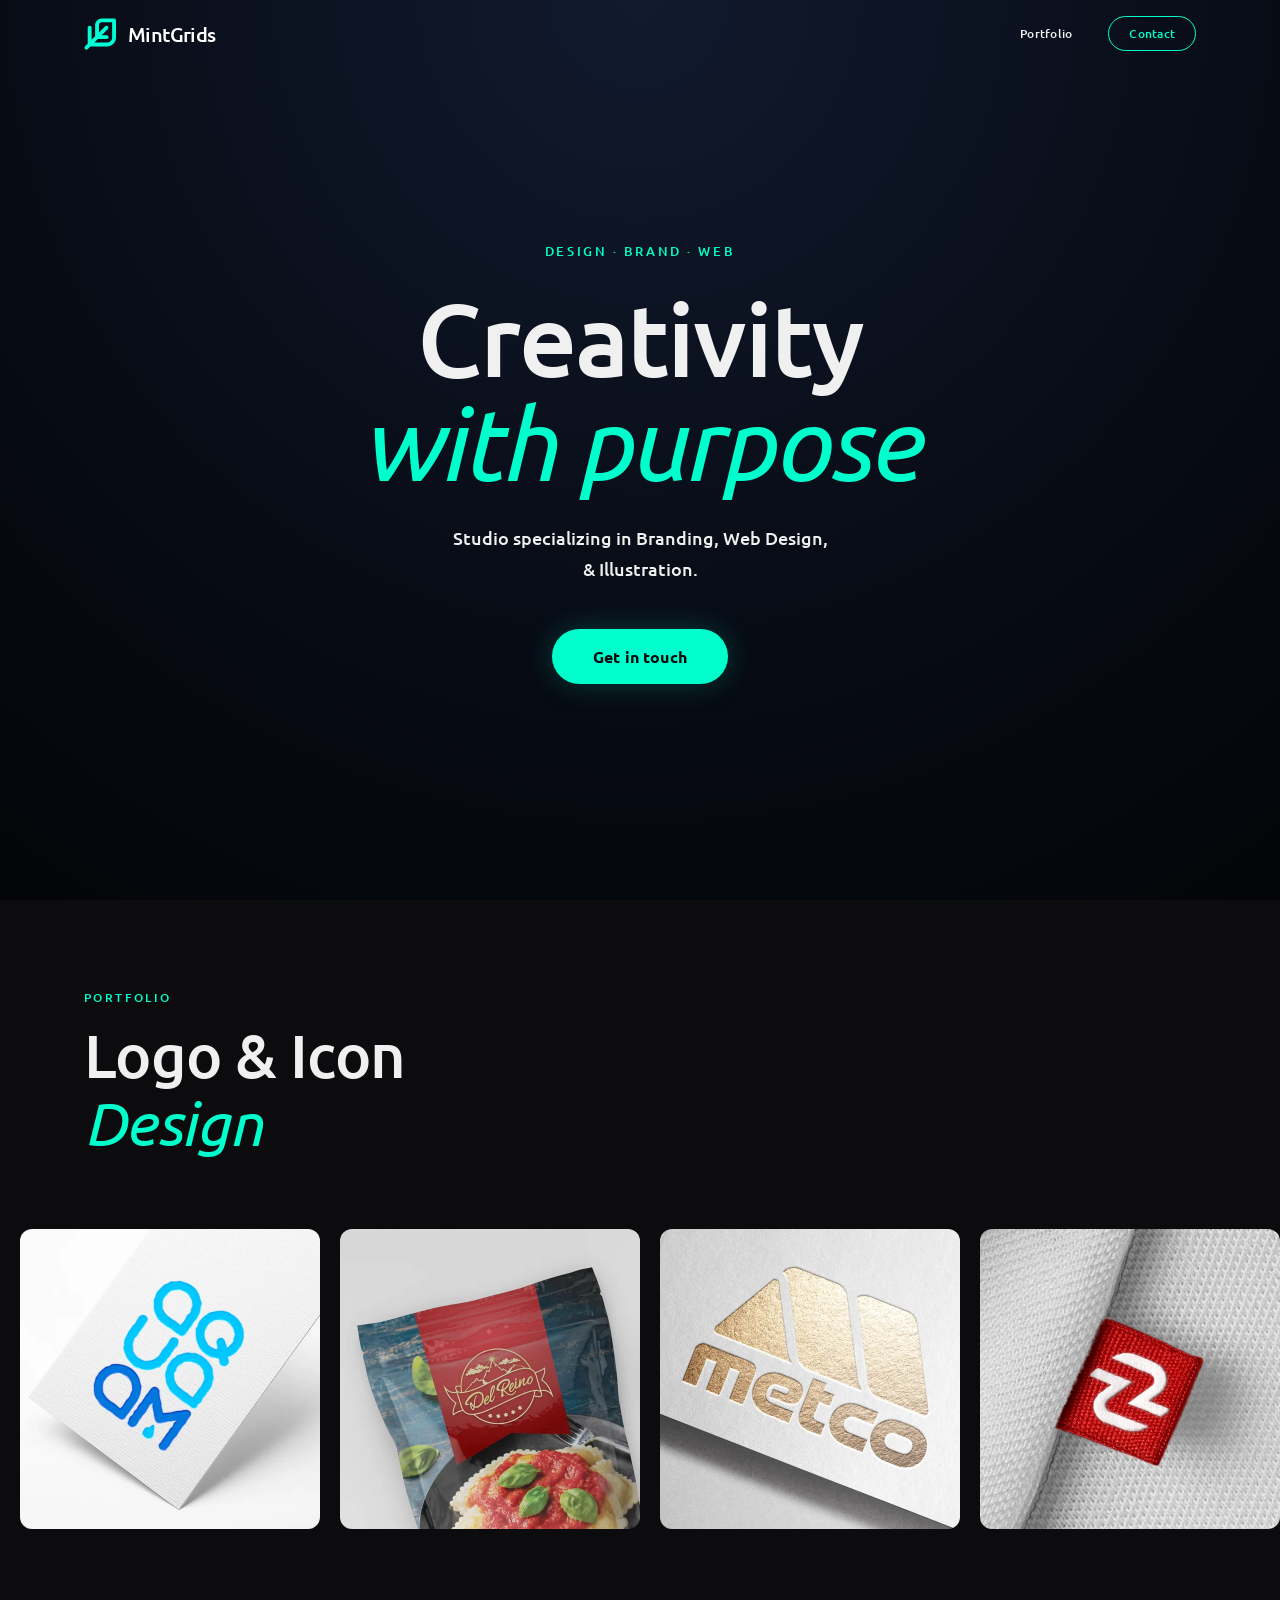
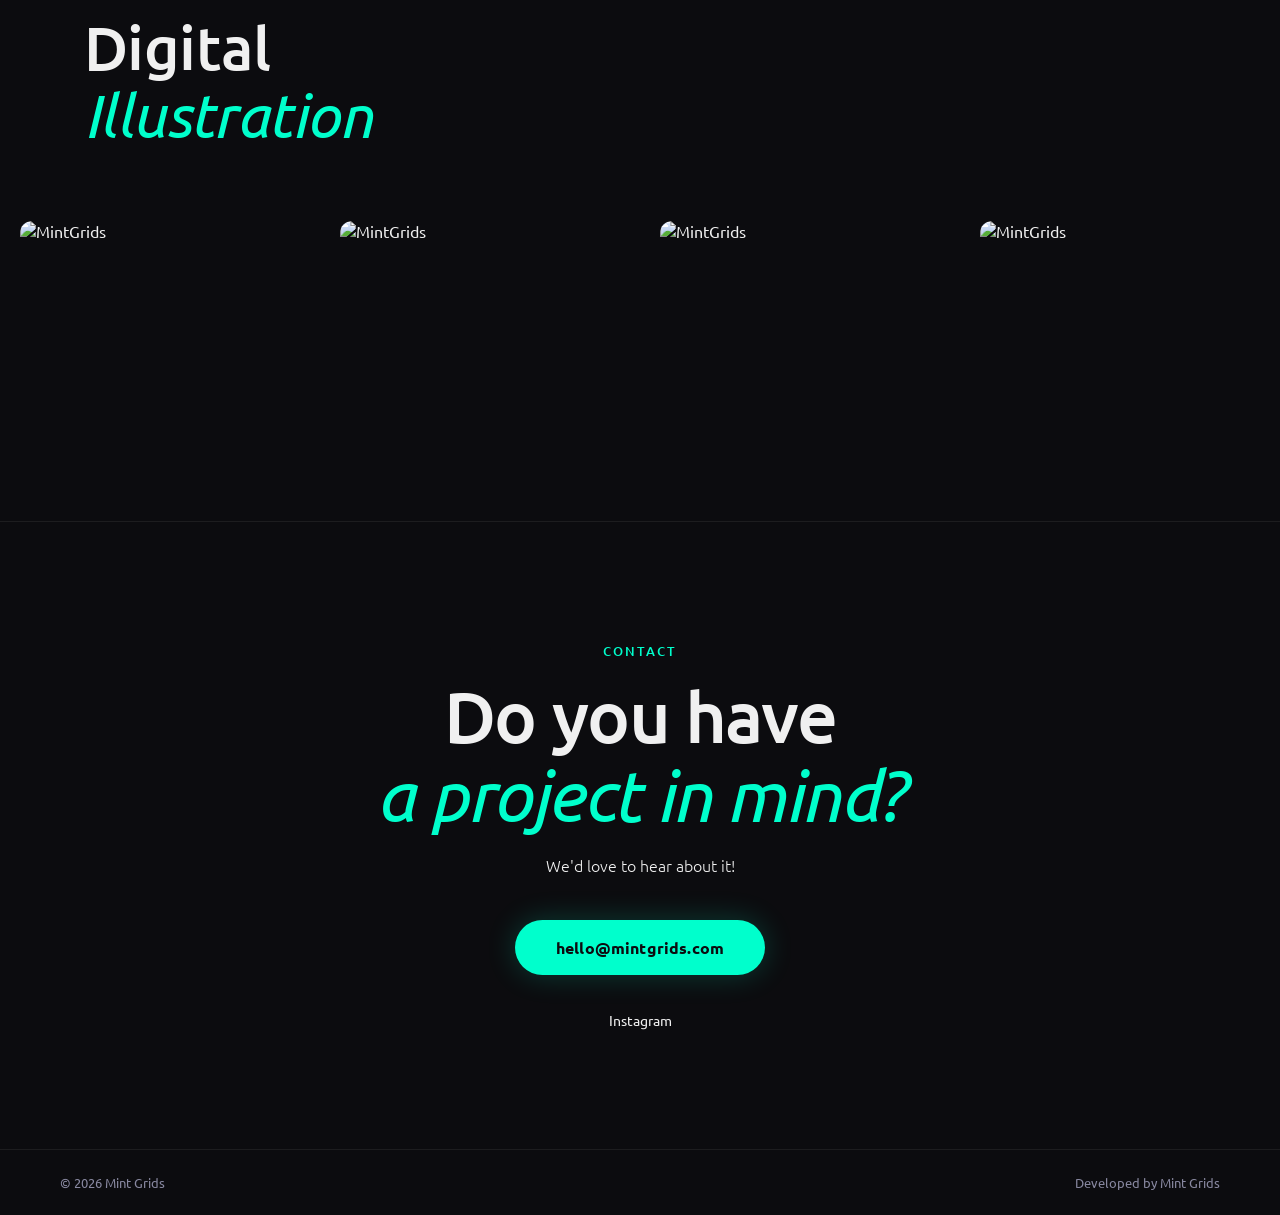
==== commit 4aa0fe18: "let's see if the cubes are in the complete web" ====
--- a/index.html
+++ b/index.html
@@ -21,6 +21,15 @@
   <link rel="stylesheet" href="styles.css">
 </head>
 <body>
+  <!-- Cubes Animation -->
+  <div class="cubes-bg" aria-hidden="true">
+    <div class="cube"></div>
+    <div class="cube"></div>
+    <div class="cube"></div>
+    <div class="cube"></div>
+    <div class="cube"></div>
+    <div class="cube"></div>
+  </div>
 
   <!-- NAV -->
   <header class="nav" id="nav">
@@ -46,20 +55,6 @@
 
     <!-- HERO -->
     <section class="hero" id="hero">
-      <div class="hero__bg" aria-hidden="true">
-        <!-- Logo background animation -->
-        <div class="hero__logos" aria-hidden="true">
-          <div class="hlogo"><svg viewBox="0 0 207 207"><path d="M194.5 3h-79.6C91.2 3 72 22.2 72 45.9v72.4l-23 23V62.5C49 55.6 43.4 50 36.5 50S24 55.6 24 62.5v103.8L7.2 183.2c-4.9 4.9-4.9 12.8 0 17.7 2.4 2.4 5.6 3.7 8.8 3.7s6.4-1.2 8.8-3.7L41.7 184h107.8c31.7 0 57.5-25.8 57.5-57.5v-111C207 8.6 201.4 3 194.5 3M182 126.5c0 17.9-14.6 32.5-32.5 32.5H66.7l23-23h57c6.9 0 12.5-5.6 12.5-12.5s-5.6-12.5-12.5-12.5h-32l39.7-39.7c4.9-4.9 4.9-12.8 0-17.7s-12.8-4.9-17.7 0L97 93.3V45.9C97 36 105 28 114.9 28H182z"/></svg></div>
-          <div class="hlogo"><svg viewBox="0 0 207 207"><path d="M194.5 3h-79.6C91.2 3 72 22.2 72 45.9v72.4l-23 23V62.5C49 55.6 43.4 50 36.5 50S24 55.6 24 62.5v103.8L7.2 183.2c-4.9 4.9-4.9 12.8 0 17.7 2.4 2.4 5.6 3.7 8.8 3.7s6.4-1.2 8.8-3.7L41.7 184h107.8c31.7 0 57.5-25.8 57.5-57.5v-111C207 8.6 201.4 3 194.5 3M182 126.5c0 17.9-14.6 32.5-32.5 32.5H66.7l23-23h57c6.9 0 12.5-5.6 12.5-12.5s-5.6-12.5-12.5-12.5h-32l39.7-39.7c4.9-4.9 4.9-12.8 0-17.7s-12.8-4.9-17.7 0L97 93.3V45.9C97 36 105 28 114.9 28H182z"/></svg></div>
-          <div class="hlogo"><svg viewBox="0 0 207 207"><path d="M194.5 3h-79.6C91.2 3 72 22.2 72 45.9v72.4l-23 23V62.5C49 55.6 43.4 50 36.5 50S24 55.6 24 62.5v103.8L7.2 183.2c-4.9 4.9-4.9 12.8 0 17.7 2.4 2.4 5.6 3.7 8.8 3.7s6.4-1.2 8.8-3.7L41.7 184h107.8c31.7 0 57.5-25.8 57.5-57.5v-111C207 8.6 201.4 3 194.5 3M182 126.5c0 17.9-14.6 32.5-32.5 32.5H66.7l23-23h57c6.9 0 12.5-5.6 12.5-12.5s-5.6-12.5-12.5-12.5h-32l39.7-39.7c4.9-4.9 4.9-12.8 0-17.7s-12.8-4.9-17.7 0L97 93.3V45.9C97 36 105 28 114.9 28H182z"/></svg></div>
-          <div class="hlogo"><svg viewBox="0 0 207 207"><path d="M194.5 3h-79.6C91.2 3 72 22.2 72 45.9v72.4l-23 23V62.5C49 55.6 43.4 50 36.5 50S24 55.6 24 62.5v103.8L7.2 183.2c-4.9 4.9-4.9 12.8 0 17.7 2.4 2.4 5.6 3.7 8.8 3.7s6.4-1.2 8.8-3.7L41.7 184h107.8c31.7 0 57.5-25.8 57.5-57.5v-111C207 8.6 201.4 3 194.5 3M182 126.5c0 17.9-14.6 32.5-32.5 32.5H66.7l23-23h57c6.9 0 12.5-5.6 12.5-12.5s-5.6-12.5-12.5-12.5h-32l39.7-39.7c4.9-4.9 4.9-12.8 0-17.7s-12.8-4.9-17.7 0L97 93.3V45.9C97 36 105 28 114.9 28H182z"/></svg></div>
-          <div class="hlogo"><svg viewBox="0 0 207 207"><path d="M194.5 3h-79.6C91.2 3 72 22.2 72 45.9v72.4l-23 23V62.5C49 55.6 43.4 50 36.5 50S24 55.6 24 62.5v103.8L7.2 183.2c-4.9 4.9-4.9 12.8 0 17.7 2.4 2.4 5.6 3.7 8.8 3.7s6.4-1.2 8.8-3.7L41.7 184h107.8c31.7 0 57.5-25.8 57.5-57.5v-111C207 8.6 201.4 3 194.5 3M182 126.5c0 17.9-14.6 32.5-32.5 32.5H66.7l23-23h57c6.9 0 12.5-5.6 12.5-12.5s-5.6-12.5-12.5-12.5h-32l39.7-39.7c4.9-4.9 4.9-12.8 0-17.7s-12.8-4.9-17.7 0L97 93.3V45.9C97 36 105 28 114.9 28H182z"/></svg></div>
-          <div class="hlogo"><svg viewBox="0 0 207 207"><path d="M194.5 3h-79.6C91.2 3 72 22.2 72 45.9v72.4l-23 23V62.5C49 55.6 43.4 50 36.5 50S24 55.6 24 62.5v103.8L7.2 183.2c-4.9 4.9-4.9 12.8 0 17.7 2.4 2.4 5.6 3.7 8.8 3.7s6.4-1.2 8.8-3.7L41.7 184h107.8c31.7 0 57.5-25.8 57.5-57.5v-111C207 8.6 201.4 3 194.5 3M182 126.5c0 17.9-14.6 32.5-32.5 32.5H66.7l23-23h57c6.9 0 12.5-5.6 12.5-12.5s-5.6-12.5-12.5-12.5h-32l39.7-39.7c4.9-4.9 4.9-12.8 0-17.7s-12.8-4.9-17.7 0L97 93.3V45.9C97 36 105 28 114.9 28H182z"/></svg></div>
-          <div class="hlogo"><svg viewBox="0 0 207 207"><path d="M194.5 3h-79.6C91.2 3 72 22.2 72 45.9v72.4l-23 23V62.5C49 55.6 43.4 50 36.5 50S24 55.6 24 62.5v103.8L7.2 183.2c-4.9 4.9-4.9 12.8 0 17.7 2.4 2.4 5.6 3.7 8.8 3.7s6.4-1.2 8.8-3.7L41.7 184h107.8c31.7 0 57.5-25.8 57.5-57.5v-111C207 8.6 201.4 3 194.5 3M182 126.5c0 17.9-14.6 32.5-32.5 32.5H66.7l23-23h57c6.9 0 12.5-5.6 12.5-12.5s-5.6-12.5-12.5-12.5h-32l39.7-39.7c4.9-4.9 4.9-12.8 0-17.7s-12.8-4.9-17.7 0L97 93.3V45.9C97 36 105 28 114.9 28H182z"/></svg></div>
-          <div class="hlogo"><svg viewBox="0 0 207 207"><path d="M194.5 3h-79.6C91.2 3 72 22.2 72 45.9v72.4l-23 23V62.5C49 55.6 43.4 50 36.5 50S24 55.6 24 62.5v103.8L7.2 183.2c-4.9 4.9-4.9 12.8 0 17.7 2.4 2.4 5.6 3.7 8.8 3.7s6.4-1.2 8.8-3.7L41.7 184h107.8c31.7 0 57.5-25.8 57.5-57.5v-111C207 8.6 201.4 3 194.5 3M182 126.5c0 17.9-14.6 32.5-32.5 32.5H66.7l23-23h57c6.9 0 12.5-5.6 12.5-12.5s-5.6-12.5-12.5-12.5h-32l39.7-39.7c4.9-4.9 4.9-12.8 0-17.7s-12.8-4.9-17.7 0L97 93.3V45.9C97 36 105 28 114.9 28H182z"/></svg></div>
-        </div>
-        <div class="hero__glow"></div>
-      </div>
       <div class="hero__content">
         <p class="hero__eyebrow reveal">Design · Brand · Web</p>
         <h1 class="hero__title reveal reveal--delay-1">
--- a/styles.css
+++ b/styles.css
@@ -333,58 +333,82 @@
 
 /* =================================
    Hero logo background animation 
-===================================*/
-
-.hero__logos {
-  position: absolute;
+=================================== */
+
+.cubes-bg {
+  position: fixed;
   inset: 0;
   z-index: 0;
   pointer-events: none;
-}
-.hlogo {
+  overflow: hidden;
+}
+
+.cube {
   position: absolute;
-  transform-origin: center center;
-  animation: hlogoFloat 14s ease-in infinite both;
-}
-.hlogo svg {
-  width: 100%;
-  height: 100%;
-  overflow: visible;
-}
-.hlogo path {
-  fill: none;
-  stroke: #00ffcc;
-  stroke-linecap: round;
-  stroke-linejoin: round;
-  stroke-dasharray: 1800;
-  stroke-dashoffset: 1800;
-  animation: hlogoDraw 14s ease-in infinite both;
-}
-
-.hlogo:nth-child(1) { left:8%;  top:70%; width:28px; height:28px; animation-delay:0s;    }
-.hlogo:nth-child(2) { left:22%; top:15%; width:20px; height:20px; animation-delay:2.5s;  }
-.hlogo:nth-child(3) { left:55%; top:75%; width:36px; height:36px; animation-delay:5s;    }
-.hlogo:nth-child(4) { left:78%; top:20%; width:22px; height:22px; animation-delay:1s;    }
-.hlogo:nth-child(5) { left:88%; top:60%; width:30px; height:30px; animation-delay:7s;    }
-.hlogo:nth-child(6) { left:40%; top:8%;  width:18px; height:18px; animation-delay:3.5s;  }
-.hlogo:nth-child(7) { left:65%; top:85%; width:40px; height:40px; animation-delay:9s;    }
-.hlogo:nth-child(8) { left:5%;  top:30%; width:24px; height:24px; animation-delay:6s;    }
-
-.hlogo:nth-child(2n) path { stroke: rgba(0,255,204,0.5); }
-.hlogo:nth-child(3n) path { stroke: rgba(0,255,204,0.3); }
-
-@keyframes hlogoFloat {
-  0%   { transform: scale(0) rotate(0deg);    opacity: 0;    }
-  8%   { opacity: 1;                                          }
-  85%  { transform: scale(18) rotate(900deg); opacity: 0.04; }
-  100% { transform: scale(22) rotate(960deg); opacity: 0;    }
-}
-
-@keyframes hlogoDraw {
-  0%   { stroke-dashoffset: 1800; stroke-width: 2;   filter: brightness(1);   }
-  12%  { stroke-dashoffset: 0;    stroke-width: 2.5; filter: brightness(2);   }
-  40%  { stroke-dashoffset: 0;    stroke-width: 1.5; filter: brightness(1.5); }
-  100% { stroke-dashoffset: 0;    stroke-width: 1;   filter: brightness(0.5); }
+  top: 80vh;
+  left: 45vw;
+  width: 10px;
+  height: 10px;
+  border: solid 1px #164c50;
+  transform-origin: top left;
+  transform: scale(0) rotate(0deg) translate(-50%, -50%);
+  -webkit-animation: cube 12s ease-in forwards infinite;
+          animation: cube 12s ease-in forwards infinite;
+}
+.cube:nth-child(2n) {
+  border-color: #164c50;
+}
+.cube:nth-child(2) {
+  -webkit-animation-delay: 2s;
+          animation-delay: 2s;
+  left: 25vw;
+  top: 40vh;
+}
+.cube:nth-child(3) {
+  -webkit-animation-delay: 4s;
+          animation-delay: 4s;
+  left: 75vw;
+  top: 50vh;
+}
+.cube:nth-child(4) {
+  -webkit-animation-delay: 6s;
+          animation-delay: 6s;
+  left: 90vw;
+  top: 10vh;
+}
+.cube:nth-child(5) {
+  -webkit-animation-delay: 8s;
+          animation-delay: 8s;
+  left: 10vw;
+  top: 85vh;
+}
+.cube:nth-child(6) {
+  -webkit-animation-delay: 10s;
+          animation-delay: 10s;
+  left: 50vw;
+  top: 10vh;
+}
+
+@-webkit-keyframes cube {
+  from {
+    transform: scale(0) rotate(0deg) translate(-50%, -50%);
+    opacity: 1;
+  }
+  to {
+    transform: scale(20) rotate(960deg) translate(-50%, -50%);
+    opacity: 0;
+  }
+}
+
+@keyframes cube {
+  from {
+    transform: scale(0) rotate(0deg) translate(-50%, -50%);
+    opacity: 1;
+  }
+  to {
+    transform: scale(20) rotate(960deg) translate(-50%, -50%);
+    opacity: 0;
+  }
 }
 
 /* =============================================
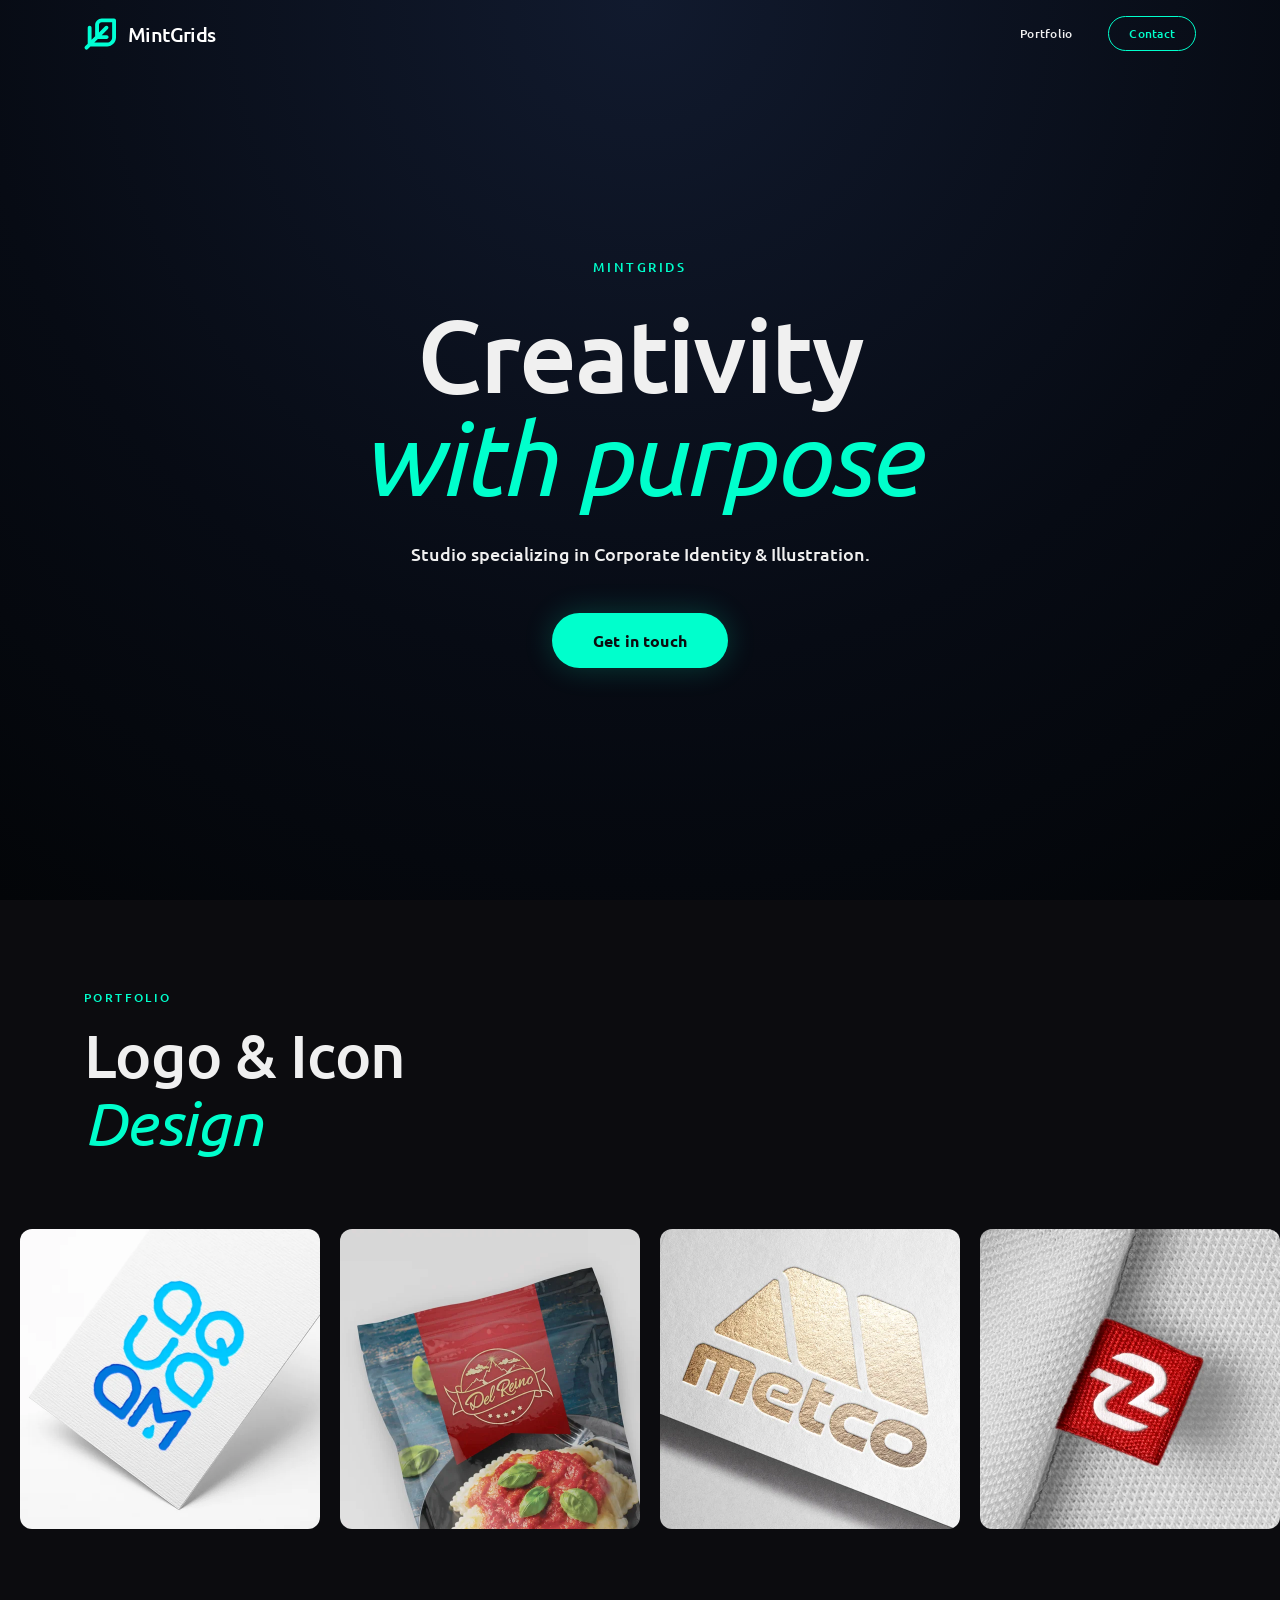
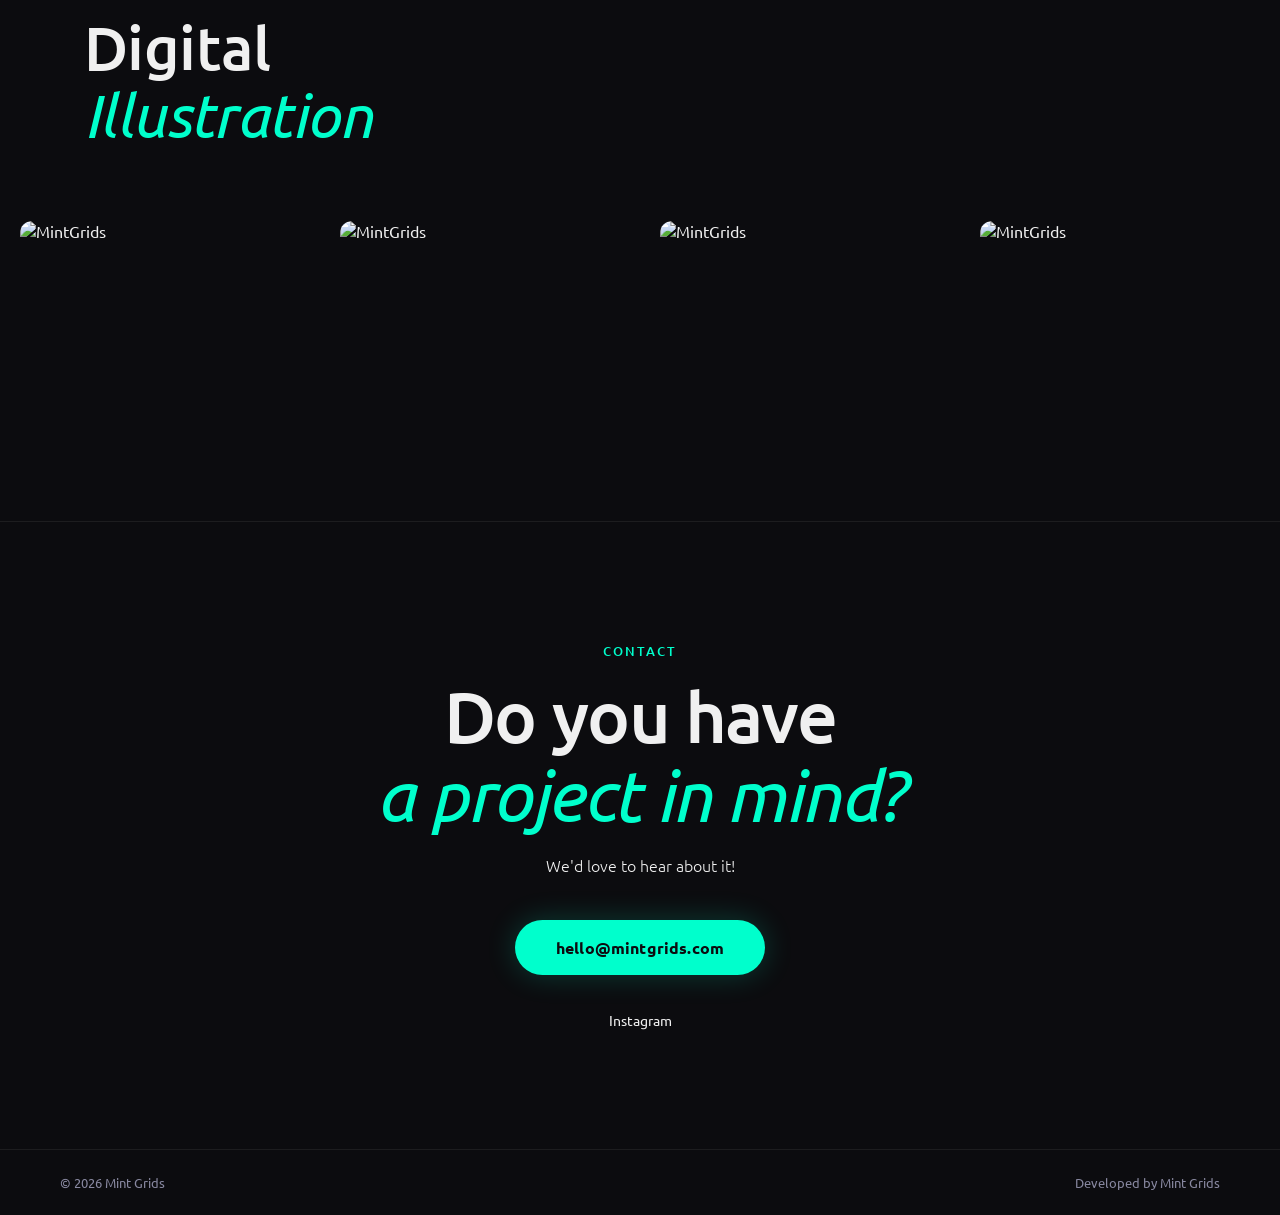
==== commit 8ddfcbc4: "nuevo título en el HERO" ====
--- a/index.html
+++ b/index.html
@@ -56,14 +56,13 @@
     <!-- HERO -->
     <section class="hero" id="hero">
       <div class="hero__content">
-        <p class="hero__eyebrow reveal">Design · Brand · Web</p>
+        <p class="hero__eyebrow reveal">MintGrids</p>
         <h1 class="hero__title reveal reveal--delay-1">
           Creativity<br>
           <em>with purpose</em>
         </h1>
         <p class="hero__sub reveal reveal--delay-2">
-          Studio specializing in Branding, Web Design,<br class="br-desk">
-          & Illustration.
+          Studio specializing in Corporate Identity & Illustration.<br class="br-desk">
         </p>
         <div class="hero__actions reveal reveal--delay-3">
           <a href="#contacto" class="btn btn--primary btn--large">Get in touch</a>
--- a/styles.css
+++ b/styles.css
@@ -347,44 +347,46 @@
   position: absolute;
   top: 80vh;
   left: 45vw;
-  width: 10px;
-  height: 10px;
+  width: 30px;
+  height: 30px;
   border: solid 1px #164c50;
   transform-origin: top left;
   transform: scale(0) rotate(0deg) translate(-50%, -50%);
-  -webkit-animation: cube 12s ease-in forwards infinite;
-          animation: cube 12s ease-in forwards infinite;
+  -webkit-animation: cube 16s ease-in forwards infinite;
+          animation: cube 16s ease-in forwards infinite;
+          animation-delay: -4s;
+  -webkit-animation-delay: -4s;
 }
 .cube:nth-child(2n) {
   border-color: #164c50;
 }
 .cube:nth-child(2) {
-  -webkit-animation-delay: 2s;
-          animation-delay: 2s;
+  -webkit-animation-delay: 1.3s;
+          animation-delay: 1.3s;
   left: 25vw;
   top: 40vh;
 }
 .cube:nth-child(3) {
+  -webkit-animation-delay: 2.6s;
+          animation-delay: 2.6s;
+  left: 75vw;
+  top: 50vh;
+}
+.cube:nth-child(4) {
   -webkit-animation-delay: 4s;
           animation-delay: 4s;
-  left: 75vw;
-  top: 50vh;
-}
-.cube:nth-child(4) {
-  -webkit-animation-delay: 6s;
-          animation-delay: 6s;
   left: 90vw;
   top: 10vh;
 }
 .cube:nth-child(5) {
-  -webkit-animation-delay: 8s;
-          animation-delay: 8s;
+  -webkit-animation-delay: 5.3s;
+          animation-delay: 5.3s;
   left: 10vw;
   top: 85vh;
 }
 .cube:nth-child(6) {
-  -webkit-animation-delay: 10s;
-          animation-delay: 10s;
+  -webkit-animation-delay: 6.6s;
+          animation-delay: 6.6s;
   left: 50vw;
   top: 10vh;
 }
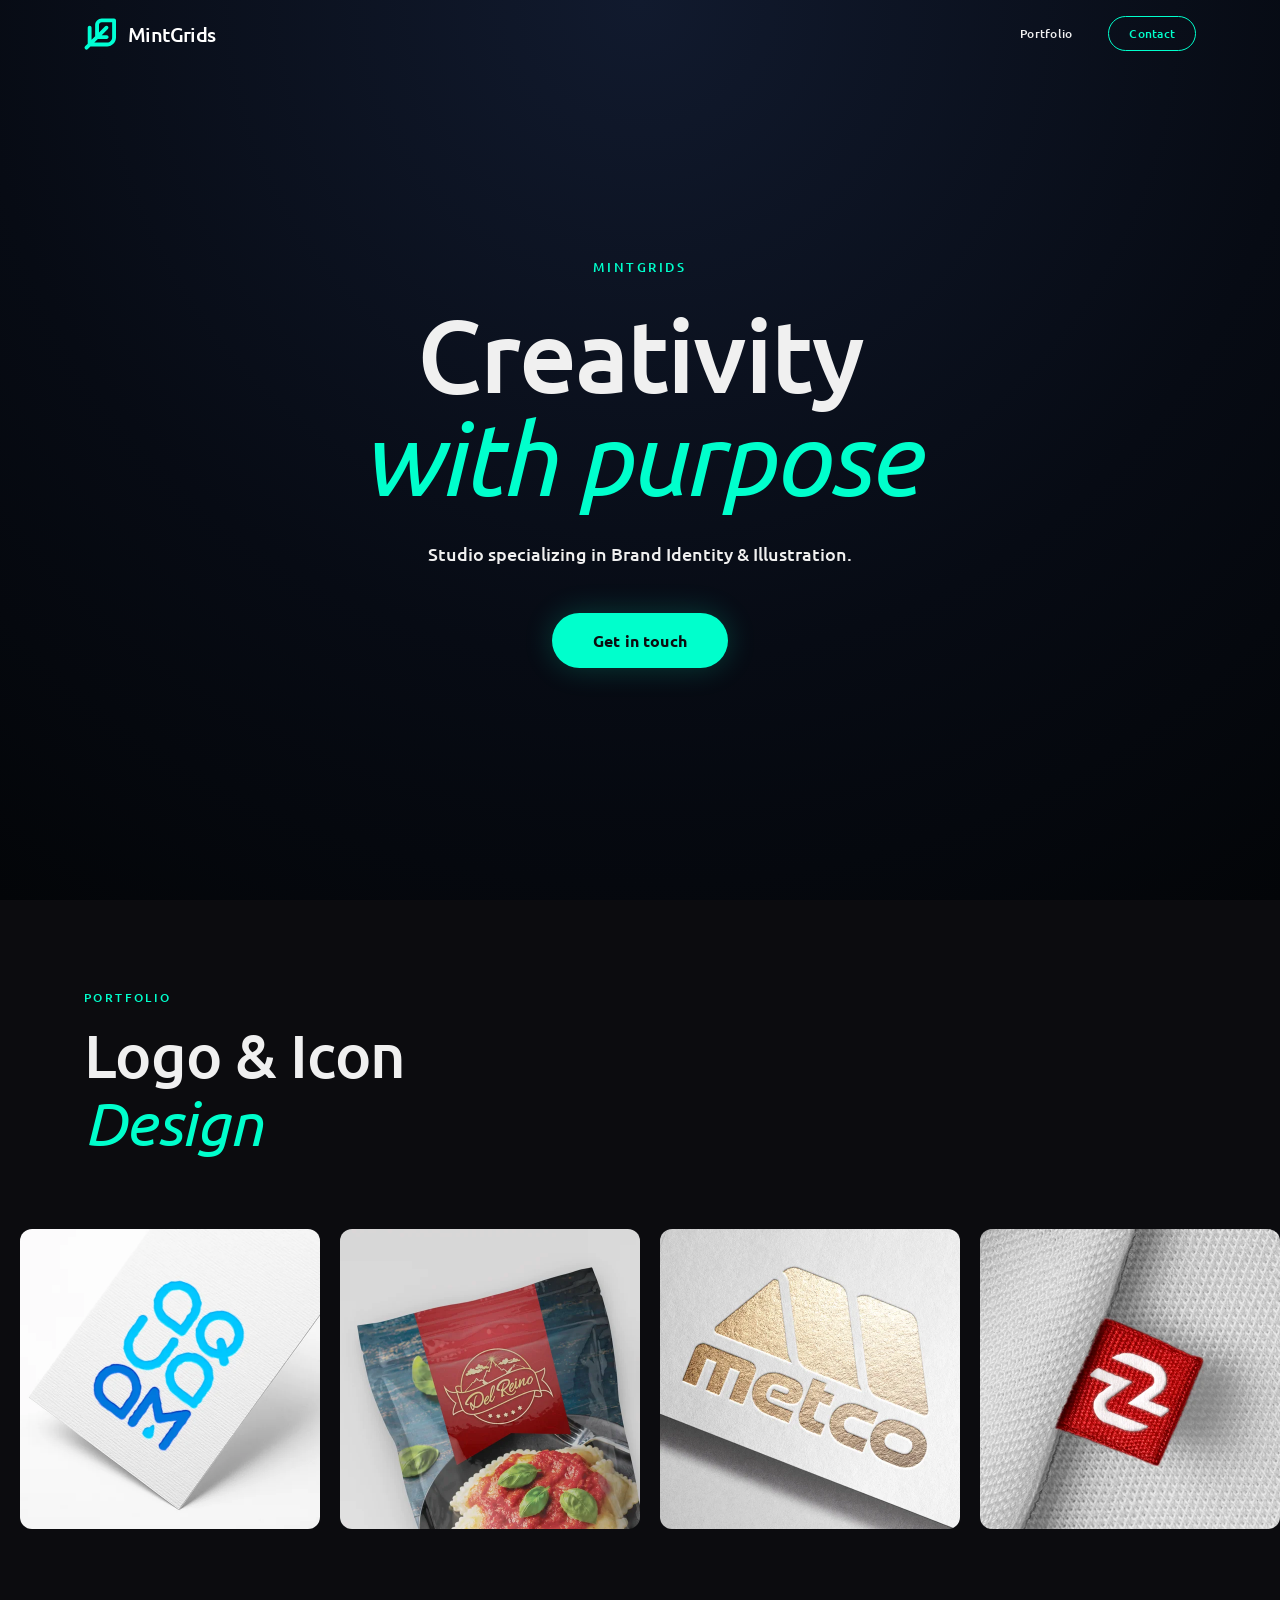
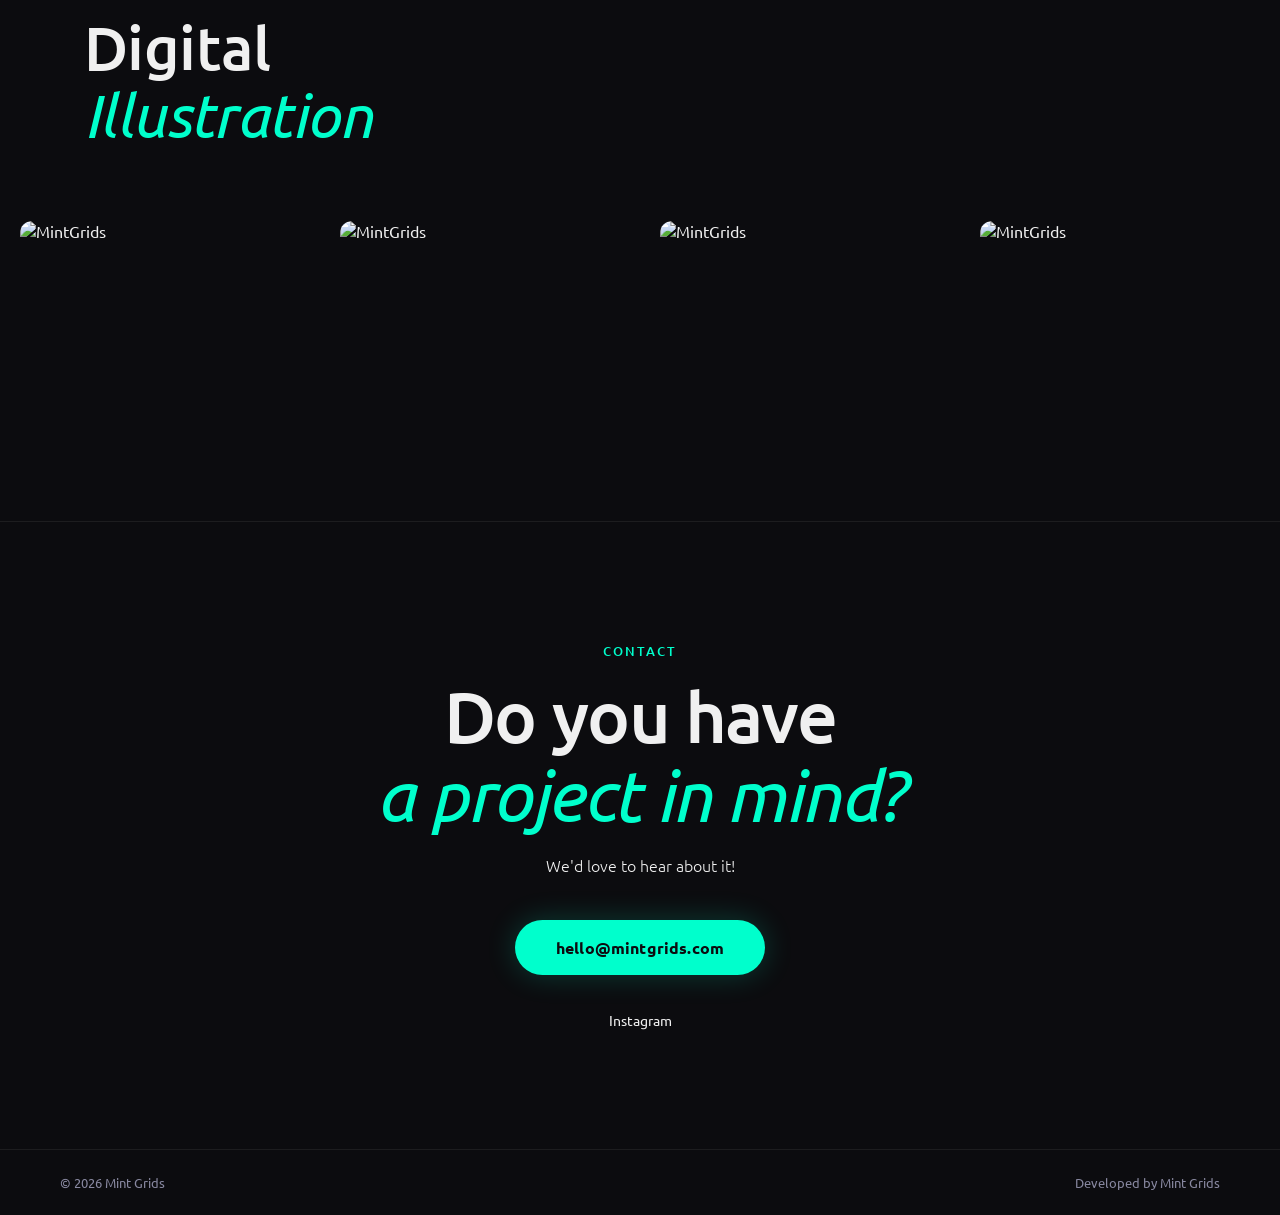
==== commit a1738547: "Brand" ====
--- a/index.html
+++ b/index.html
@@ -62,7 +62,7 @@
           <em>with purpose</em>
         </h1>
         <p class="hero__sub reveal reveal--delay-2">
-          Studio specializing in Corporate Identity & Illustration.<br class="br-desk">
+          Studio specializing in Brand Identity & Illustration.<br class="br-desk">
         </p>
         <div class="hero__actions reveal reveal--delay-3">
           <a href="#contacto" class="btn btn--primary btn--large">Get in touch</a>
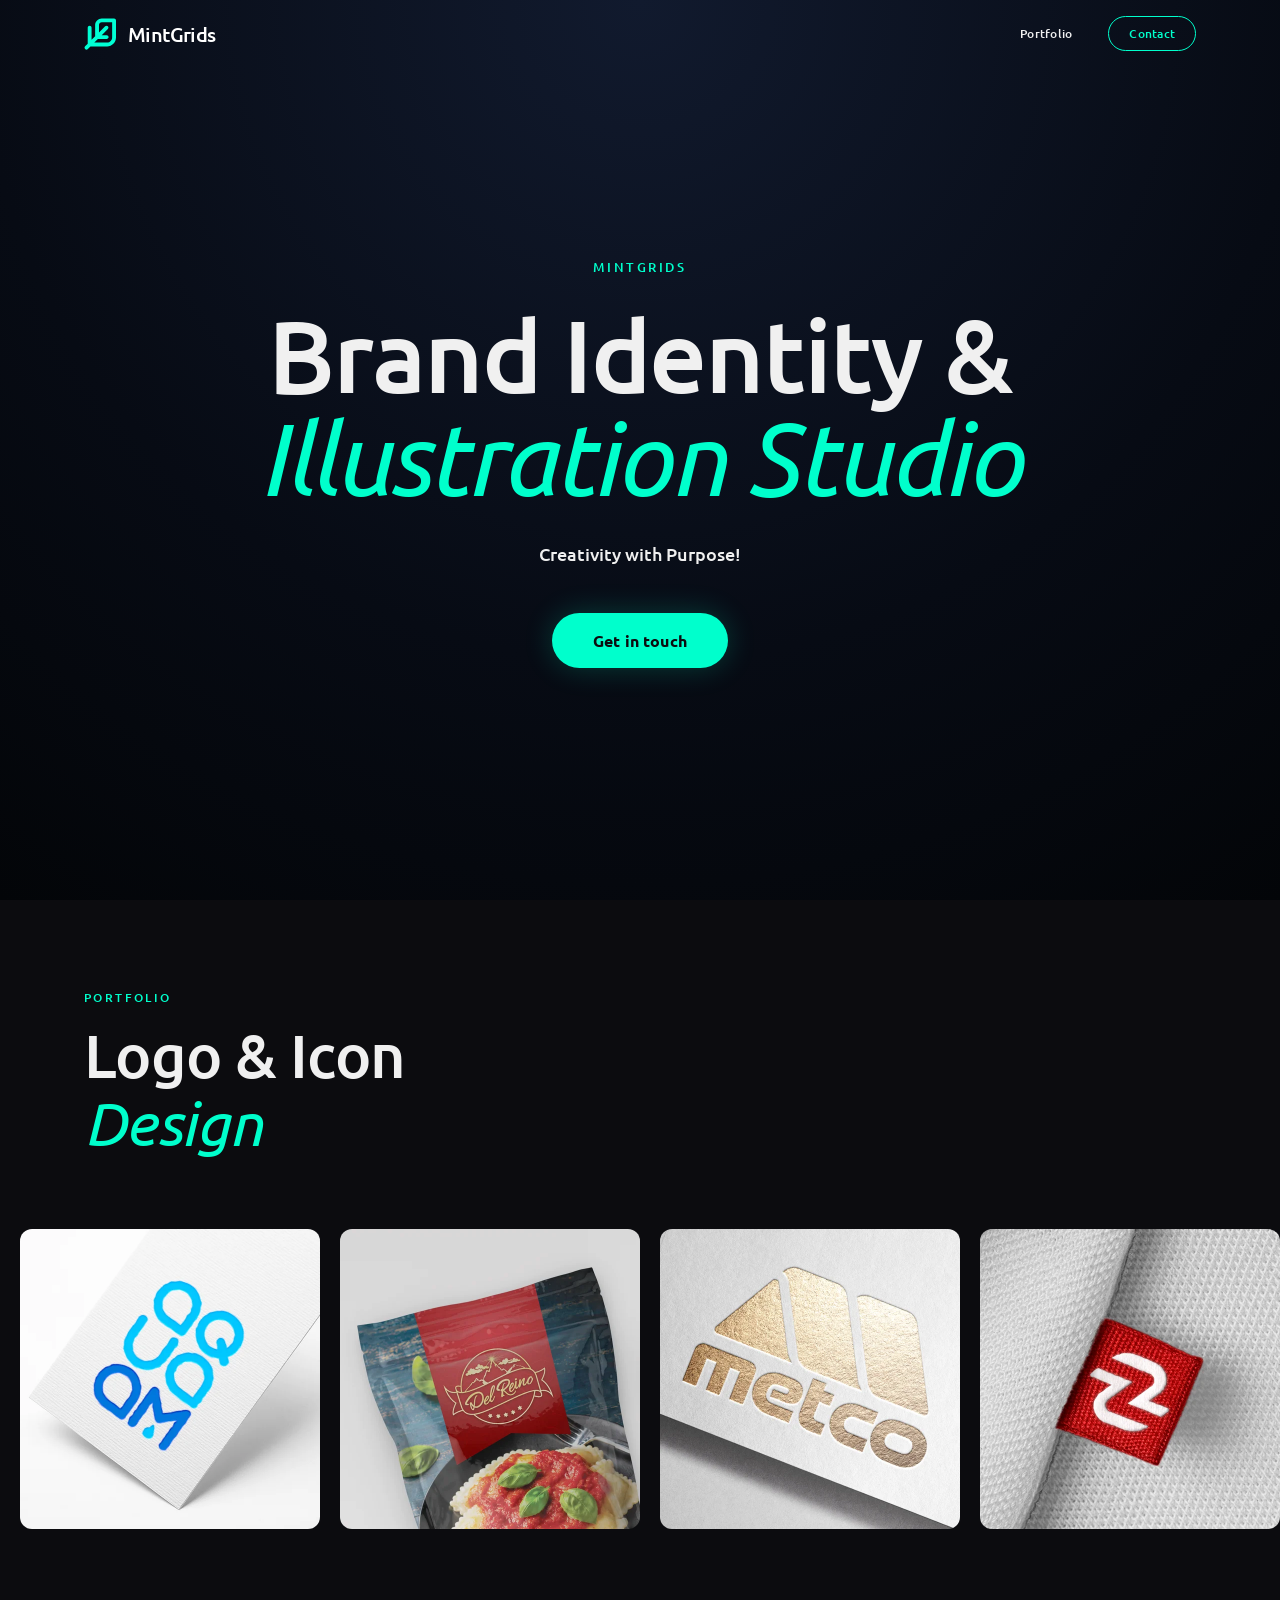
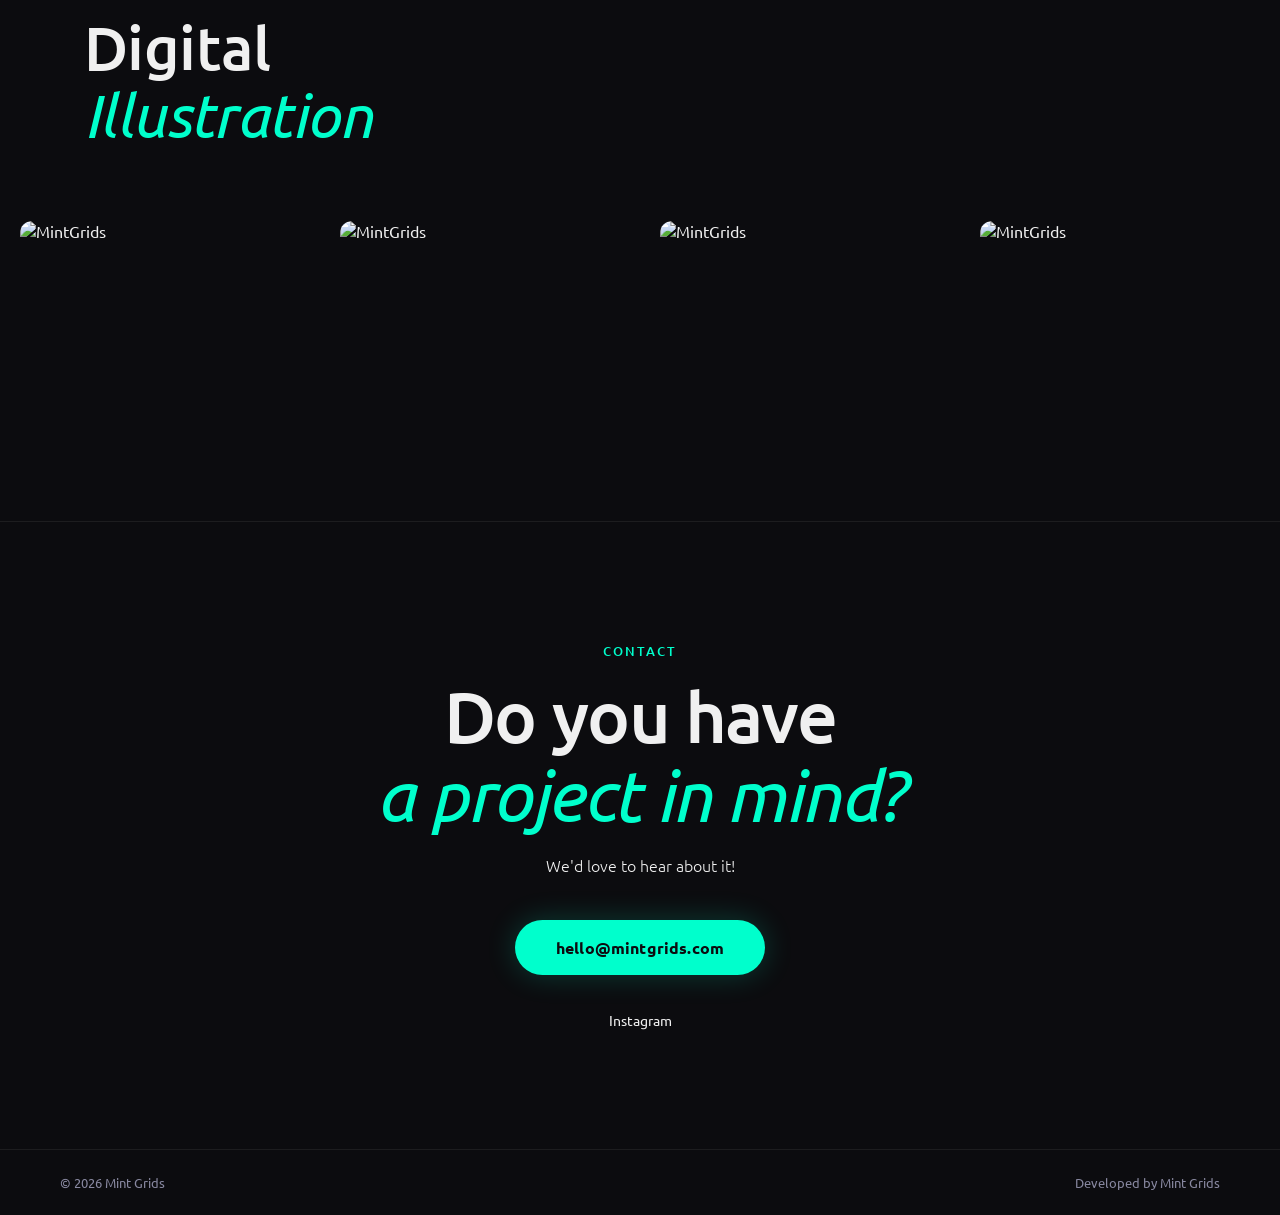
==== commit 5b1cb031: "New h1 for best SEO" ====
--- a/index.html
+++ b/index.html
@@ -58,11 +58,11 @@
       <div class="hero__content">
         <p class="hero__eyebrow reveal">MintGrids</p>
         <h1 class="hero__title reveal reveal--delay-1">
-          Creativity<br>
-          <em>with purpose</em>
+          Brand Identity &<br>
+          <em>Illustration Studio</em>
         </h1>
         <p class="hero__sub reveal reveal--delay-2">
-          Studio specializing in Brand Identity & Illustration.<br class="br-desk">
+          Creativity with Purpose!<br class="br-desk">
         </p>
         <div class="hero__actions reveal reveal--delay-3">
           <a href="#contacto" class="btn btn--primary btn--large">Get in touch</a>
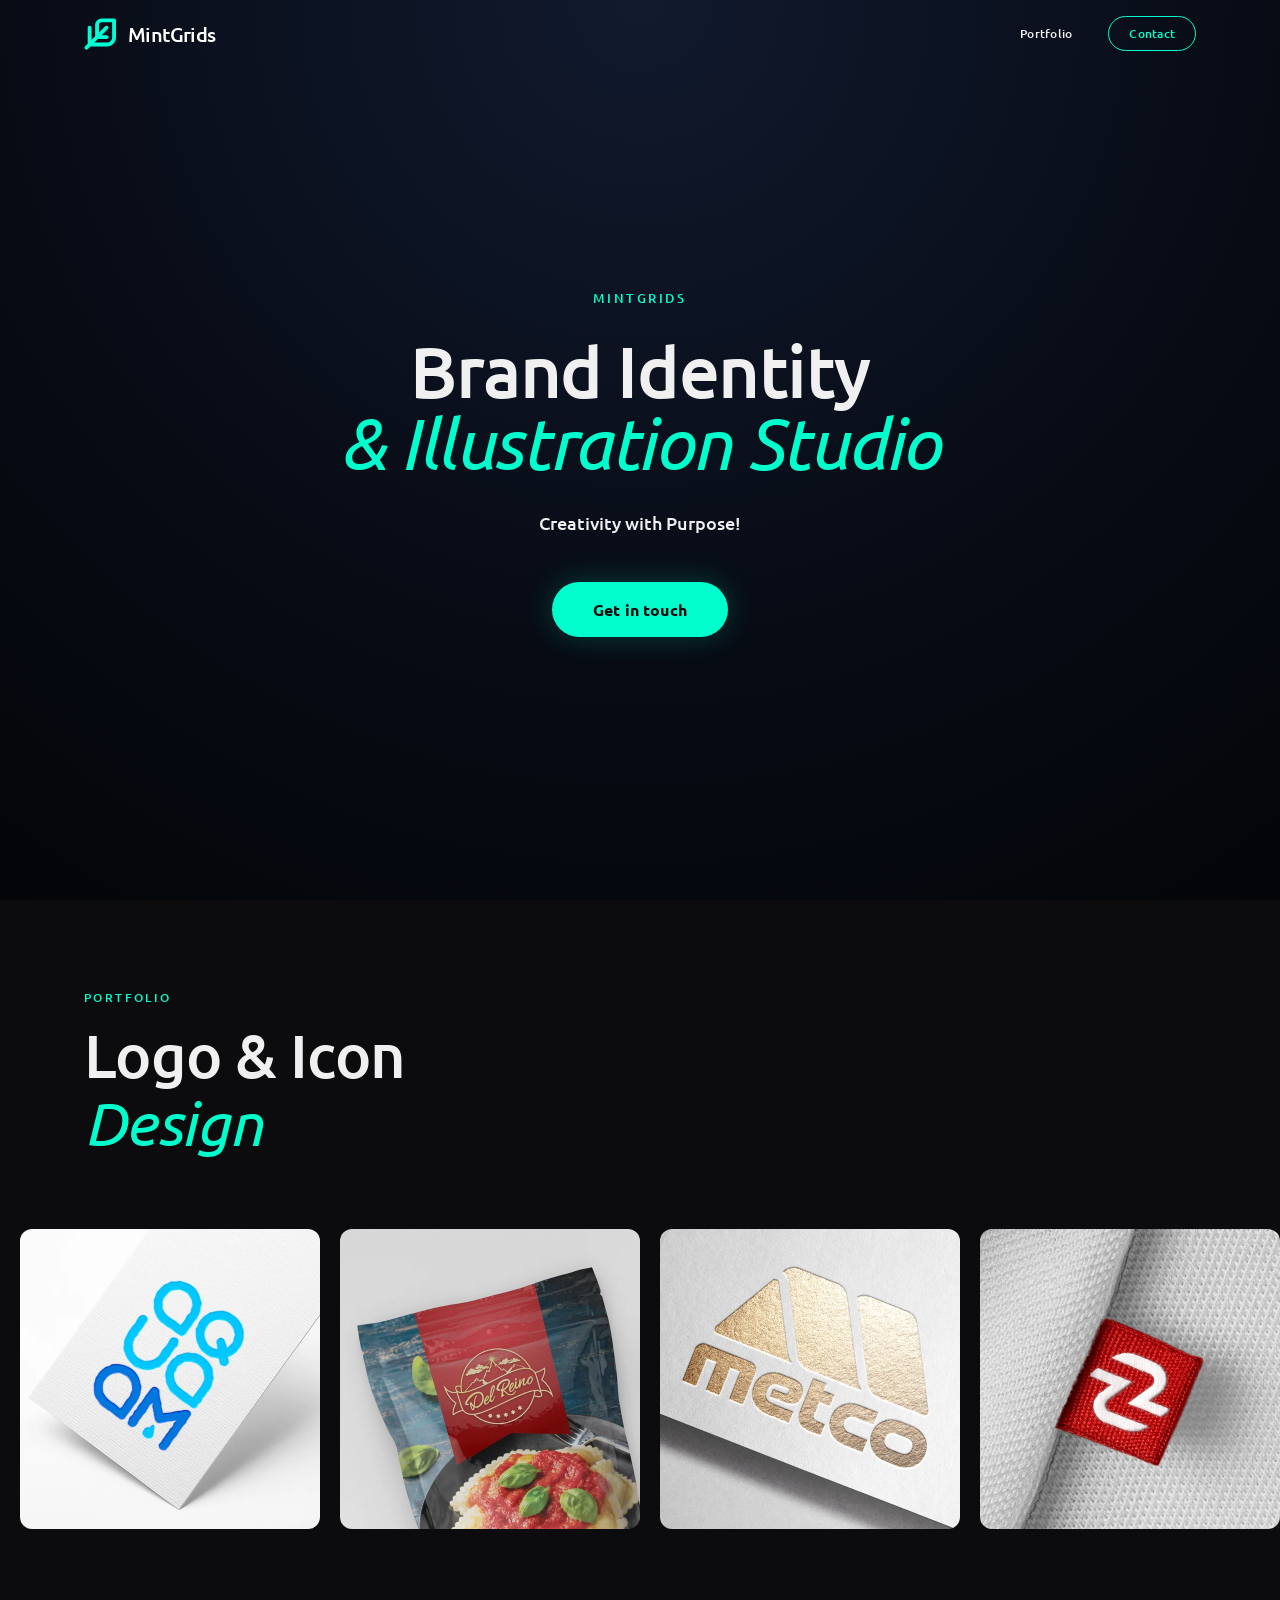
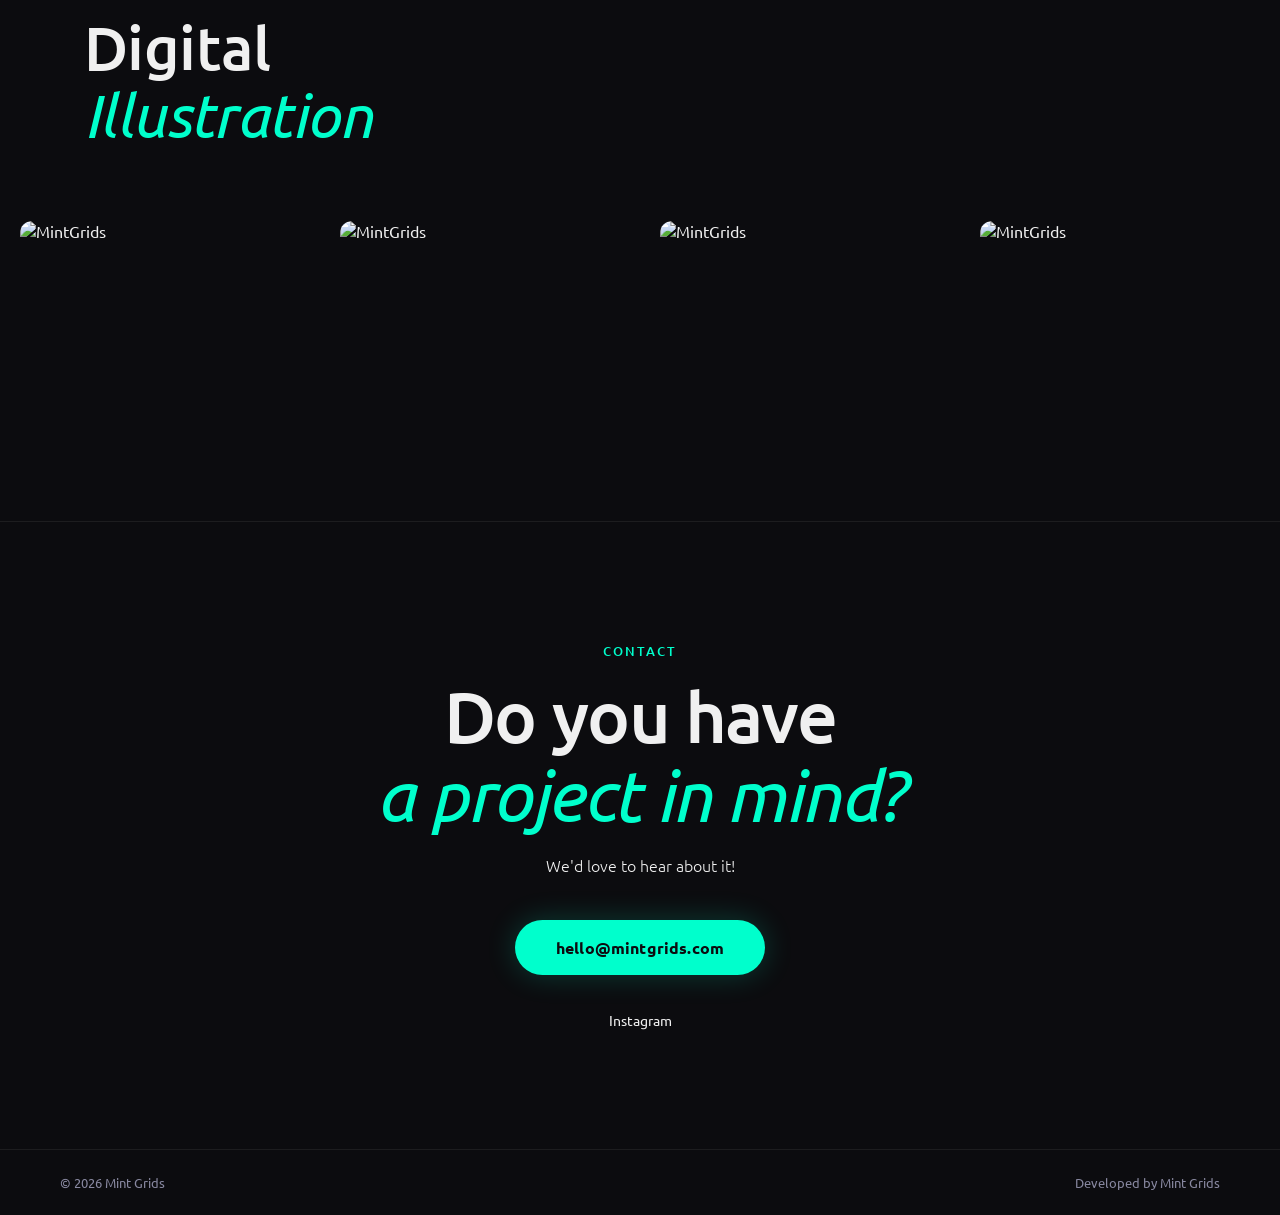
==== commit 03584f5a: "new h1 e order of the sentence" ====
--- a/index.html
+++ b/index.html
@@ -58,8 +58,8 @@
       <div class="hero__content">
         <p class="hero__eyebrow reveal">MintGrids</p>
         <h1 class="hero__title reveal reveal--delay-1">
-          Brand Identity &<br>
-          <em>Illustration Studio</em>
+          Brand Identity<br>
+          <em>& Illustration Studio</em>
         </h1>
         <p class="hero__sub reveal reveal--delay-2">
           Creativity with Purpose!<br class="br-desk">
--- a/styles.css
+++ b/styles.css
@@ -222,7 +222,7 @@
 }
 .hero__title {
   font-family: var(--serif);
-  font-size: clamp(2.7rem, 8vw, 6.5rem);
+  font-size: clamp(2.5rem, 6vw, 4.5rem);
   line-height: 1.0;
   font-weight: 500;
   color: var(--text);
